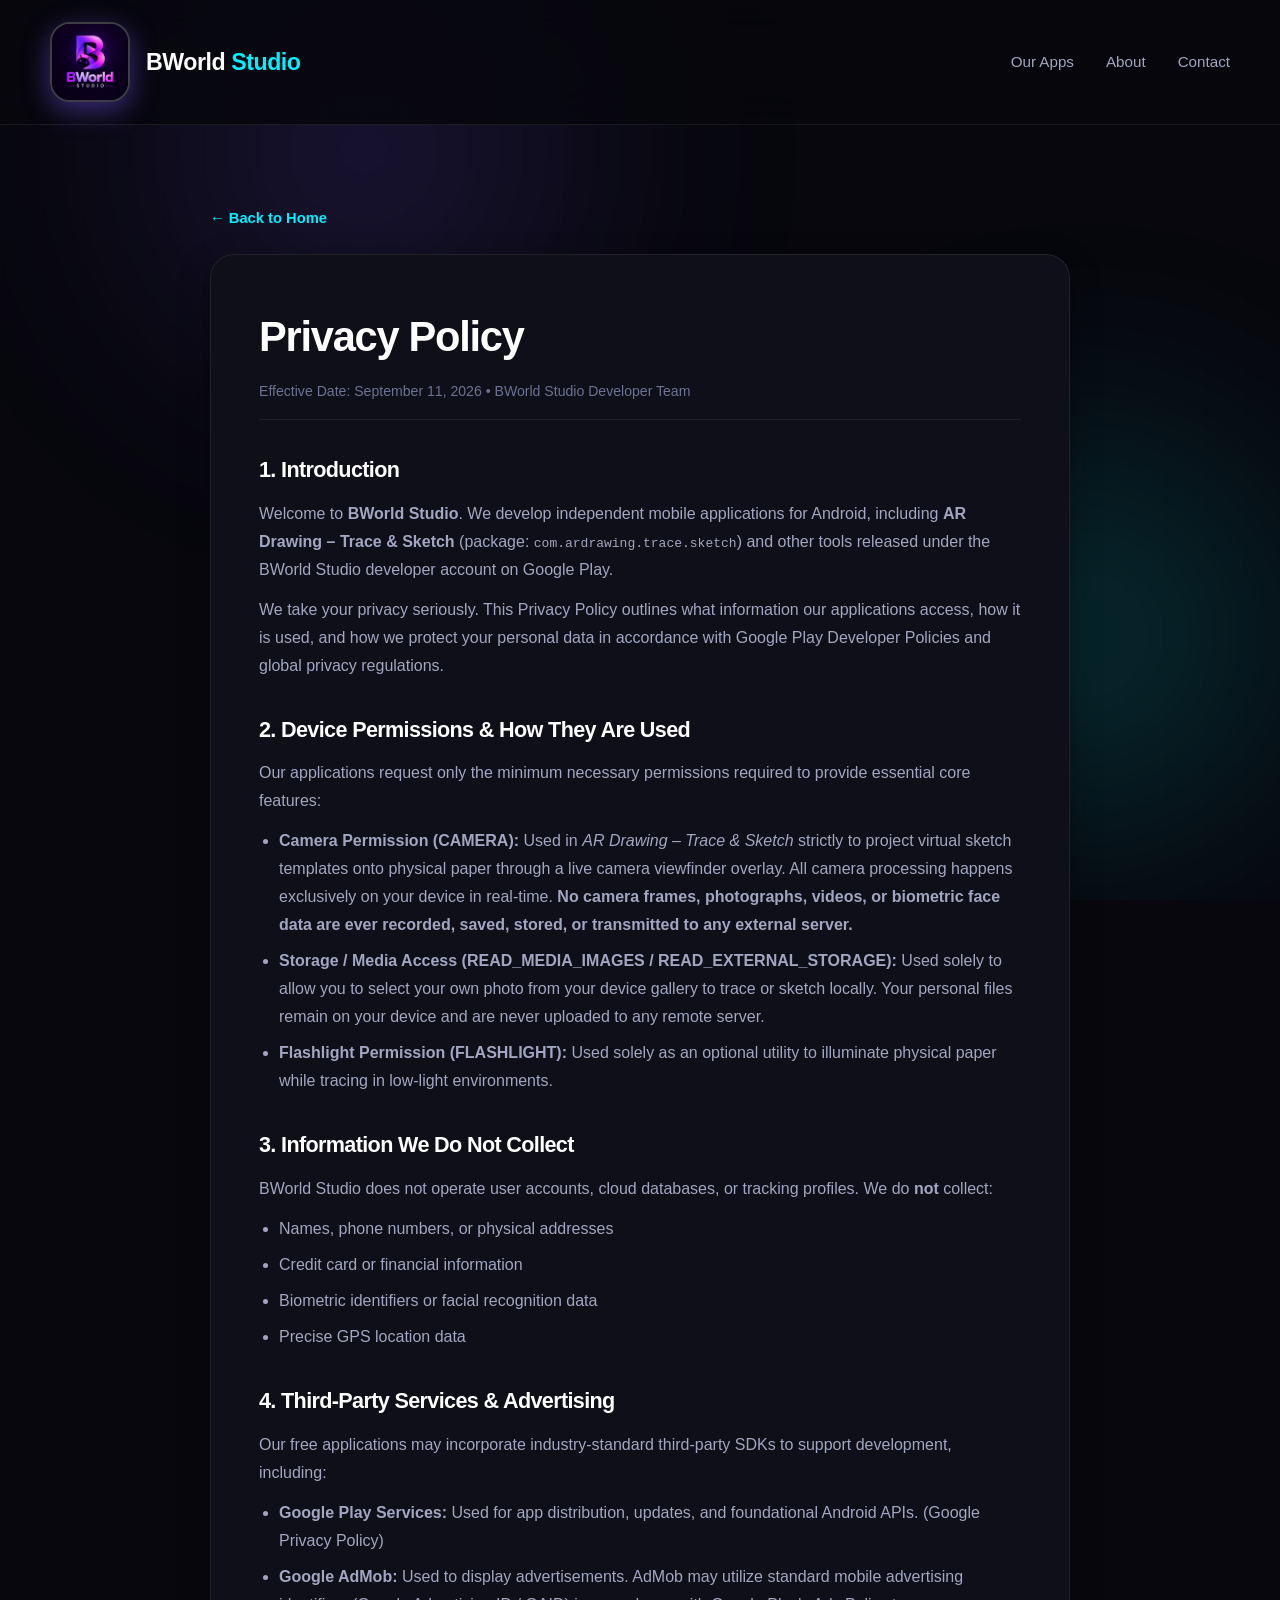
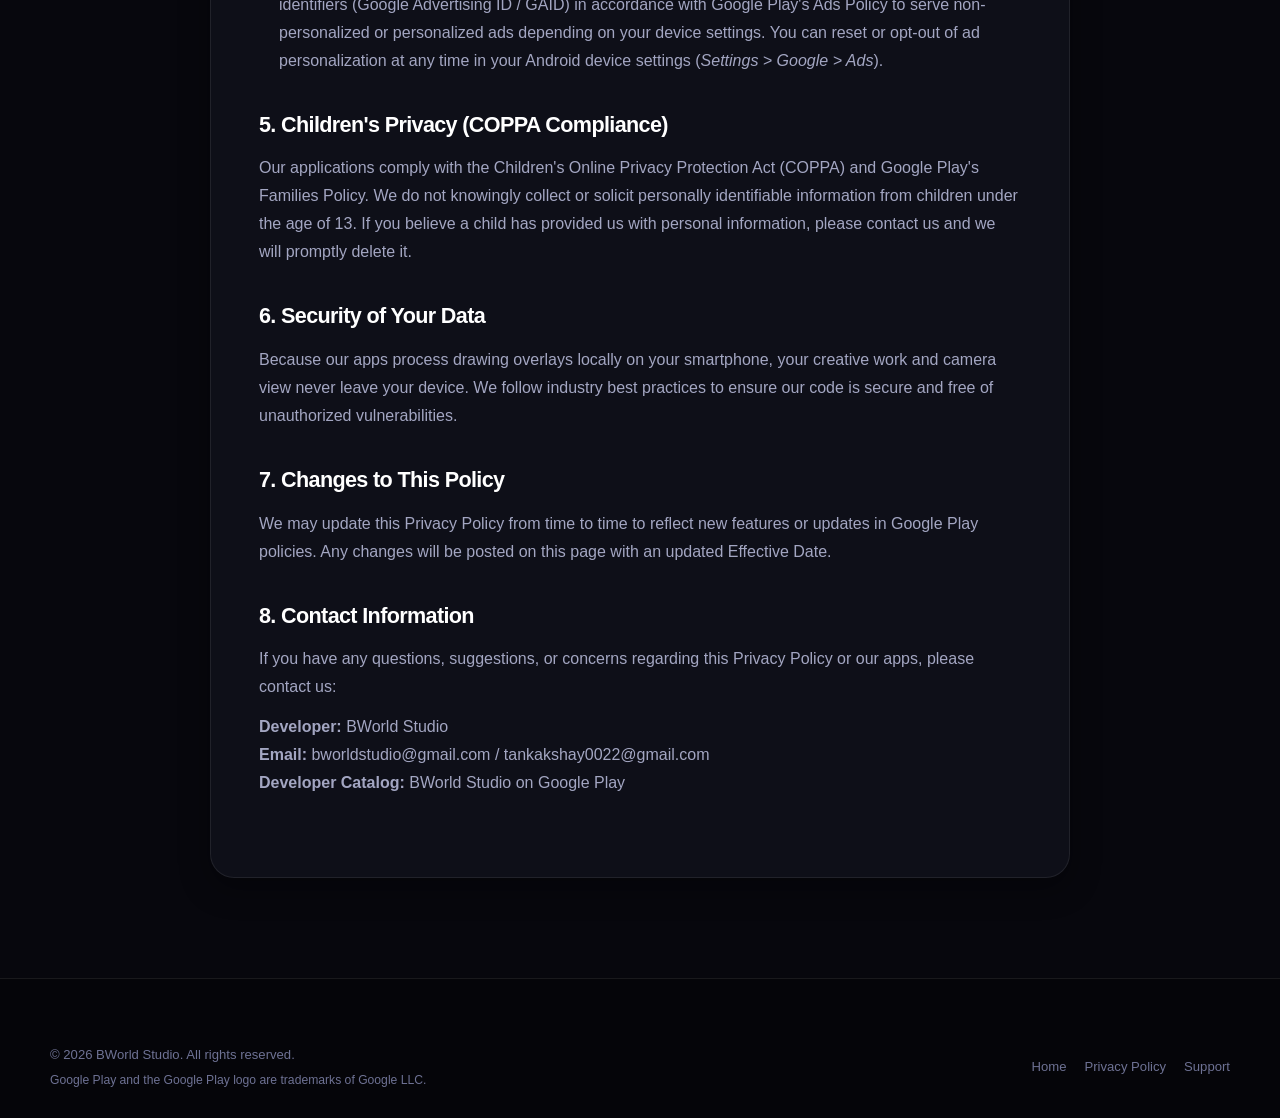
==== privacy.html @ d935c069 "Comply with Google Play brand policy: remove header button, integrate official Google Play badge, ad" ====
<!DOCTYPE html>
<html lang="en">
<head>
  <meta charset="UTF-8">
  <meta name="viewport" content="width=device-width, initial-scale=1.0, maximum-scale=5.0">
  <meta name="description" content="Official Privacy Policy for BWorld Studio Android applications, including AR Drawing – Trace &amp; Sketch.">
  <meta name="theme-color" content="#07070d">
  <title>Privacy Policy — BWorld Studio</title>
  <link rel="icon" type="image/png" href="assets/images/logo.png">
  <link rel="apple-touch-icon" href="assets/images/logo.png">

  <!-- Security & Privacy Policies -->
  <meta name="referrer" content="strict-origin-when-cross-origin">
  <meta http-equiv="X-Content-Type-Options" content="nosniff">
  <meta http-equiv="Content-Security-Policy" content="default-src 'self'; script-src 'self'; style-src 'self' 'unsafe-inline' https://fonts.googleapis.com; font-src 'self' https://fonts.gstatic.com; img-src 'self' data: https://play-lh.googleusercontent.com https://play.google.com; connect-src 'self'; object-src 'none'; base-uri 'self';">

  <link rel="stylesheet" href="assets/css/style.css">
  <style>
    .policy-content {
      padding-top: clamp(40px, 8vw, 80px);
      padding-bottom: clamp(50px, 10vw, 100px);
      max-width: 860px;
    }
    .policy-card {
      background: var(--bg-elevated);
      border: 1px solid var(--border-subtle);
      border-radius: var(--radius-lg);
      padding: clamp(24px, 5vw, 48px);
      box-shadow: var(--shadow-subtle);
      backdrop-filter: blur(16px);
    }
    .policy-card h1 {
      font-size: clamp(1.8rem, 4vw, 2.6rem);
      margin-bottom: 8px;
    }
    .policy-meta {
      font-size: 0.88rem;
      color: var(--text-muted);
      margin-bottom: 32px;
      padding-bottom: 16px;
      border-bottom: 1px solid rgba(255,255,255,0.08);
    }
    .policy-section {
      margin-bottom: 32px;
    }
    .policy-section h2 {
      font-size: 1.35rem;
      color: var(--text-primary);
      margin-bottom: 12px;
    }
    .policy-section p {
      color: var(--text-secondary);
      line-height: 1.75;
      margin-bottom: 12px;
    }
    .policy-section ul {
      margin-left: 20px;
      margin-bottom: 16px;
      color: var(--text-secondary);
      line-height: 1.75;
    }
    .policy-section li {
      margin-bottom: 8px;
    }
    .back-btn {
      display: inline-flex;
      align-items: center;
      gap: 8px;
      margin-bottom: 24px;
      color: var(--accent-secondary);
      font-weight: 600;
      font-size: 0.92rem;
    }
    .back-btn:hover {
      text-decoration: underline;
    }
  </style>
</head>
<body>
  <!-- Ambient Background -->
  <div class="ambient-bg" aria-hidden="true">
    <div class="ambient-orb orb-1"></div>
    <div class="ambient-orb orb-2"></div>
  </div>

  <!-- Header -->
  <header class="site-header">
    <nav class="navbar" aria-label="Main Navigation">
      <div class="nav-container">
        <a href="index.html" class="brand" aria-label="BWorld Studio Home">
          <img src="assets/images/logo.png" alt="BWorld Studio Logo" class="brand-logo-img" width="80" height="80">
          <span class="brand-name">BWorld <span>Studio</span></span>
        </a>

        <ul class="nav-links" style="display:flex;">
          <li><a href="index.html#apps" class="nav-link">Our Apps</a></li>
          <li><a href="index.html#about" class="nav-link">About</a></li>
          <li><a href="index.html#support" class="nav-link">Contact</a></li>
        </ul>
      </div>
    </nav>
  </header>

  <main class="container policy-content">
    <a href="index.html" class="back-btn">← Back to Home</a>

    <article class="policy-card">
      <h1>Privacy Policy</h1>
      <div class="policy-meta">
        Effective Date: September 11, 2026 &bull; BWorld Studio Developer Team
      </div>

      <div class="policy-section">
        <h2>1. Introduction</h2>
        <p>
          Welcome to <strong>BWorld Studio</strong>. We develop independent mobile applications for Android, including <strong>AR Drawing – Trace &amp; Sketch</strong> (package: <code>com.ardrawing.trace.sketch</code>) and other tools released under the BWorld Studio developer account on Google Play.
        </p>
        <p>
          We take your privacy seriously. This Privacy Policy outlines what information our applications access, how it is used, and how we protect your personal data in accordance with Google Play Developer Policies and global privacy regulations.
        </p>
      </div>

      <div class="policy-section">
        <h2>2. Device Permissions &amp; How They Are Used</h2>
        <p>
          Our applications request only the minimum necessary permissions required to provide essential core features:
        </p>
        <ul>
          <li><strong>Camera Permission (CAMERA):</strong> Used in <em>AR Drawing – Trace &amp; Sketch</em> strictly to project virtual sketch templates onto physical paper through a live camera viewfinder overlay. All camera processing happens exclusively on your device in real-time. <strong>No camera frames, photographs, videos, or biometric face data are ever recorded, saved, stored, or transmitted to any external server.</strong></li>
          <li><strong>Storage / Media Access (READ_MEDIA_IMAGES / READ_EXTERNAL_STORAGE):</strong> Used solely to allow you to select your own photo from your device gallery to trace or sketch locally. Your personal files remain on your device and are never uploaded to any remote server.</li>
          <li><strong>Flashlight Permission (FLASHLIGHT):</strong> Used solely as an optional utility to illuminate physical paper while tracing in low-light environments.</li>
        </ul>
      </div>

      <div class="policy-section">
        <h2>3. Information We Do Not Collect</h2>
        <p>
          BWorld Studio does not operate user accounts, cloud databases, or tracking profiles. We do <strong>not</strong> collect:
        </p>
        <ul>
          <li>Names, phone numbers, or physical addresses</li>
          <li>Credit card or financial information</li>
          <li>Biometric identifiers or facial recognition data</li>
          <li>Precise GPS location data</li>
        </ul>
      </div>

      <div class="policy-section">
        <h2>4. Third-Party Services &amp; Advertising</h2>
        <p>
          Our free applications may incorporate industry-standard third-party SDKs to support development, including:
        </p>
        <ul>
          <li><strong>Google Play Services:</strong> Used for app distribution, updates, and foundational Android APIs. (<a href="https://policies.google.com/privacy" target="_blank" rel="noopener noreferrer">Google Privacy Policy</a>)</li>
          <li><strong>Google AdMob:</strong> Used to display advertisements. AdMob may utilize standard mobile advertising identifiers (Google Advertising ID / GAID) in accordance with Google Play's Ads Policy to serve non-personalized or personalized ads depending on your device settings. You can reset or opt-out of ad personalization at any time in your Android device settings (<em>Settings &gt; Google &gt; Ads</em>).</li>
        </ul>
      </div>

      <div class="policy-section">
        <h2>5. Children's Privacy (COPPA Compliance)</h2>
        <p>
          Our applications comply with the Children's Online Privacy Protection Act (COPPA) and Google Play's Families Policy. We do not knowingly collect or solicit personally identifiable information from children under the age of 13. If you believe a child has provided us with personal information, please contact us and we will promptly delete it.
        </p>
      </div>

      <div class="policy-section">
        <h2>6. Security of Your Data</h2>
        <p>
          Because our apps process drawing overlays locally on your smartphone, your creative work and camera view never leave your device. We follow industry best practices to ensure our code is secure and free of unauthorized vulnerabilities.
        </p>
      </div>

      <div class="policy-section">
        <h2>7. Changes to This Policy</h2>
        <p>
          We may update this Privacy Policy from time to time to reflect new features or updates in Google Play policies. Any changes will be posted on this page with an updated Effective Date.
        </p>
      </div>

      <div class="policy-section">
        <h2>8. Contact Information</h2>
        <p>
          If you have any questions, suggestions, or concerns regarding this Privacy Policy or our apps, please contact us:
        </p>
        <p>
          <strong>Developer:</strong> BWorld Studio<br>
          <strong>Email:</strong> <a href="mailto:bworldstudio@gmail.com">bworldstudio@gmail.com</a> / <a href="mailto:tankakshay0022@gmail.com">tankakshay0022@gmail.com</a><br>
          <strong>Developer Catalog:</strong> <a href="https://play.google.com/store/apps/developer?id=BWorld+Studio" target="_blank" rel="noopener noreferrer">BWorld Studio on Google Play</a>
        </p>
      </div>
    </article>
  </main>

  <!-- Footer -->
  <footer class="footer">
    <div class="container">
      <div class="footer-bottom" style="border:none; padding-top:0;">
        <div>
          <div>© 2026 BWorld Studio. All rights reserved.</div>
          <div style="font-size:0.76rem; color:var(--text-muted); margin-top:4px;">
            Google Play and the Google Play logo are trademarks of Google LLC.
          </div>
        </div>
        <div class="footer-legal-links">
          <a href="index.html">Home</a>
          <a href="privacy.html">Privacy Policy</a>
          <a href="index.html#support">Support</a>
        </div>
      </div>
    </div>
  </footer>
</body>
</html>
---- assets/css/style.css ----
/* ===================================================================
   BWorld Studio — Modern Fully-Responsive Design System
   =================================================================== */

@import url('https://fonts.googleapis.com/css2?family=Outfit:wght@400;500;600;700;800;900&family=Plus+Jakarta+Sans:wght@400;500;600;700&family=JetBrains+Mono:wght@400;500&display=swap');

:root {
  /* Color Tokens */
  --bg-dark: #07070d;
  --bg-elevated: #0e0f18;
  --bg-glass: rgba(18, 19, 32, 0.7);
  --bg-glass-hover: rgba(28, 30, 50, 0.85);
  
  --border-subtle: rgba(255, 255, 255, 0.08);
  --border-glow: rgba(124, 92, 255, 0.35);

  --accent-primary: #7c5cff;
  --accent-secondary: #00f0ff;
  --accent-emerald: #10b981;

  --grad-brand: linear-gradient(135deg, #7c5cff 0%, #00f0ff 100%);
  --grad-text: linear-gradient(135deg, #ffffff 20%, #c8c9ff 60%, #00f0ff 100%);
  --grad-card: linear-gradient(180deg, rgba(255, 255, 255, 0.06) 0%, rgba(255, 255, 255, 0.015) 100%);

  --text-primary: #ffffff;
  --text-secondary: #a3a6c2;
  --text-muted: #6e7294;

  --font-heading: 'Outfit', -apple-system, BlinkMacSystemFont, sans-serif;
  --font-body: 'Plus Jakarta Sans', -apple-system, BlinkMacSystemFont, sans-serif;
  --font-mono: 'JetBrains Mono', monospace;

  --radius-sm: 10px;
  --radius-md: 16px;
  --radius-lg: 24px;
  --radius-pill: 9999px;

  --shadow-subtle: 0 10px 30px rgba(0, 0, 0, 0.35);
  --shadow-glow: 0 10px 40px rgba(124, 92, 255, 0.25);
  --max-w: 1180px;
}

/* ================= Base & Resets ================= */
*, *::before, *::after {
  box-sizing: border-box;
  margin: 0;
  padding: 0;
}

html {
  scroll-behavior: smooth;
  scroll-padding-top: 120px;
  width: 100%;
  overflow-x: hidden;
}

body {
  font-family: var(--font-body);
  background-color: var(--bg-dark);
  color: var(--text-primary);
  line-height: 1.65;
  width: 100%;
  overflow-x: hidden;
  position: relative;
  -webkit-font-smoothing: antialiased;
  -moz-osx-font-smoothing: grayscale;
}

/* Ambient Background Atmosphere */
.ambient-bg {
  position: fixed;
  inset: 0;
  pointer-events: none;
  z-index: 0;
  overflow: hidden;
}

.ambient-orb {
  position: absolute;
  border-radius: 50%;
  filter: blur(120px);
  opacity: 0.25;
  animation: floatOrb 20s ease-in-out infinite alternate;
}

.ambient-orb.orb-1 {
  width: min(600px, 80vw);
  height: min(600px, 80vw);
  top: -150px;
  left: 5%;
  background: radial-gradient(circle, #7c5cff, transparent 70%);
}

.ambient-orb.orb-2 {
  width: min(550px, 75vw);
  height: min(550px, 75vw);
  top: 40%;
  right: -80px;
  background: radial-gradient(circle, #00f0ff, transparent 70%);
  animation-duration: 25s;
}

.ambient-orb.orb-3 {
  width: min(450px, 70vw);
  height: min(450px, 70vw);
  bottom: 5%;
  left: -80px;
  background: radial-gradient(circle, #ff2a85, transparent 70%);
  animation-duration: 18s;
}

@keyframes floatOrb {
  0% { transform: translate(0, 0) scale(1); }
  50% { transform: translate(30px, 20px) scale(1.08); }
  100% { transform: translate(-20px, 40px) scale(0.95); }
}

.ambient-bg::after {
  content: '';
  position: absolute;
  inset: 0;
  background-image: 
    linear-gradient(rgba(255, 255, 255, 0.02) 1px, transparent 1px),
    linear-gradient(90deg, rgba(255, 255, 255, 0.02) 1px, transparent 1px);
  background-size: 40px 40px;
  opacity: 0.35;
}

/* Cursor Spotlight (Desktop only) */
#cursor-spotlight {
  position: fixed;
  width: 450px;
  height: 450px;
  border-radius: 50%;
  background: radial-gradient(circle, rgba(124, 92, 255, 0.12) 0%, rgba(0, 240, 255, 0.03) 40%, transparent 70%);
  pointer-events: none;
  transform: translate(-50%, -50%);
  z-index: 1;
  transition: opacity 0.3s ease;
  will-change: left, top;
}

/* Responsive Containers */
.container {
  width: min(var(--max-w), calc(100% - 40px));
  margin-inline: auto;
  position: relative;
  z-index: 2;
}

/* Typography */
h1, h2, h3, h4, .brand-text {
  font-family: var(--font-heading);
  font-weight: 800;
  letter-spacing: -0.03em;
  color: var(--text-primary);
  word-break: break-word;
}

.gradient-text {
  background: var(--grad-text);
  -webkit-background-clip: text;
  background-clip: text;
  -webkit-text-fill-color: transparent;
  display: inline-block;
}

p {
  color: var(--text-secondary);
}

a {
  color: inherit;
  text-decoration: none;
  transition: all 0.25s ease;
}

/* ================= Full-Width Site Header & Navigation ================= */
.site-header {
  position: sticky;
  top: 0;
  left: 0;
  right: 0;
  width: 100%;
  z-index: 1000;
  background: rgba(7, 7, 13, 0.82);
  backdrop-filter: blur(20px);
  -webkit-backdrop-filter: blur(20px);
  border-bottom: 1px solid var(--border-subtle);
  transition: background 0.3s ease, border-color 0.3s ease, box-shadow 0.3s ease;
}

.site-header.scrolled {
  background: rgba(7, 7, 13, 0.96);
  border-bottom-color: rgba(124, 92, 255, 0.22);
  box-shadow: 0 10px 30px rgba(0, 0, 0, 0.55);
}

.navbar {
  width: 100%;
}

.nav-container {
  width: min(var(--max-w), calc(100% - 48px));
  margin-inline: auto;
  display: flex;
  align-items: center;
  justify-content: space-between;
  gap: 16px;
  padding: 22px 0;
  min-height: 112px;
}

/* Brand Logo and Title */
.brand {
  display: flex;
  align-items: center;
  gap: 16px;
  text-decoration: none;
  min-width: 0;
  flex-shrink: 0;
}

.brand-logo-img {
  width: 80px;
  height: 80px;
  border-radius: 20px;
  object-fit: cover;
  box-shadow: 0 8px 28px rgba(124, 92, 255, 0.45);
  border: 2px solid rgba(255, 255, 255, 0.22);
  transition: transform 0.3s cubic-bezier(0.34, 1.56, 0.64, 1);
  flex-shrink: 0;
}

.brand:hover .brand-logo-img {
  transform: scale(1.05);
}

.brand-name {
  font-family: var(--font-heading);
  font-size: 1.45rem;
  font-weight: 800;
  letter-spacing: -0.02em;
  color: #fff;
  white-space: nowrap;
}

.brand-name span {
  color: var(--accent-secondary);
}

.nav-links {
  display: flex;
  align-items: center;
  gap: 32px;
  list-style: none;
}

.mobile-nav-item {
  display: none;
}

.nav-link {
  font-size: 0.95rem;
  font-weight: 500;
  color: var(--text-secondary);
  position: relative;
  padding-block: 6px;
}

.nav-link::after {
  content: '';
  position: absolute;
  bottom: 0;
  left: 50%;
  width: 0;
  height: 2px;
  background: var(--grad-brand);
  transition: width 0.3s ease, left 0.3s ease;
  border-radius: 2px;
}

.nav-link:hover {
  color: var(--text-primary);
}

.nav-link:hover::after {
  width: 100%;
  left: 0;
}

.nav-actions {
  display: flex;
  align-items: center;
  gap: 12px;
  flex-shrink: 0;
}

/* Mobile Drawer Toggle */
.mobile-toggle {
  display: none;
  background: none;
  border: none;
  cursor: pointer;
  padding: 8px;
  color: var(--text-primary);
}

.mobile-toggle span {
  display: block;
  width: 22px;
  height: 2px;
  background-color: var(--text-primary);
  margin-block: 5px;
  transition: all 0.3s ease;
}

/* Buttons */
.btn {
  display: inline-flex;
  align-items: center;
  justify-content: center;
  gap: 8px;
  padding: 11px 22px;
  border-radius: var(--radius-pill);
  font-family: var(--font-heading);
  font-weight: 700;
  font-size: 0.9rem;
  cursor: pointer;
  border: 1px solid transparent;
  transition: all 0.3s cubic-bezier(0.16, 1, 0.3, 1);
  text-decoration: none;
  white-space: nowrap;
  min-height: 44px;
}

.btn-primary {
  background: var(--grad-brand);
  color: #ffffff;
  box-shadow: 0 4px 18px rgba(124, 92, 255, 0.35);
}

.btn-primary:hover {
  transform: translateY(-2px);
  box-shadow: 0 8px 25px rgba(124, 92, 255, 0.55);
}

.btn-secondary {
  background: rgba(255, 255, 255, 0.05);
  color: var(--text-primary);
  border: 1px solid var(--border-subtle);
  backdrop-filter: blur(10px);
}

.btn-secondary:hover {
  background: rgba(255, 255, 255, 0.1);
  border-color: rgba(255, 255, 255, 0.25);
  transform: translateY(-2px);
}

.btn-play {
  background: #141522;
  color: #ffffff;
  border: 1px solid rgba(255, 255, 255, 0.16);
  box-shadow: 0 4px 16px rgba(0, 0, 0, 0.3);
}

.btn-play:hover {
  border-color: var(--accent-secondary);
  box-shadow: 0 6px 20px rgba(0, 240, 255, 0.25);
  transform: translateY(-2px);
}

/* Official Google Play Badge Container */
.play-badge-link {
  display: inline-flex;
  align-items: center;
  transition: transform 0.25s ease, filter 0.25s ease, opacity 0.25s ease;
  border-radius: 8px;
  line-height: 0;
  text-decoration: none;
}

.play-badge-link:hover {
  transform: translateY(-2px);
  filter: drop-shadow(0 6px 20px rgba(0, 240, 255, 0.35));
}

.play-badge-link img {
  display: block;
  height: 52px;
  width: auto;
  border-radius: 8px;
}

.btn-sm {
  padding: 8px 18px;
  font-size: 0.85rem;
  min-height: 38px;
}

/* ================= Hero Section ================= */
.hero {
  padding-top: clamp(65px, 12vw, 115px);
  padding-bottom: clamp(55px, 10vw, 95px);
  text-align: center;
  position: relative;
}

.status-pill {
  display: inline-flex;
  align-items: center;
  gap: 10px;
  padding: 6px 16px;
  border-radius: var(--radius-pill);
  background: rgba(124, 92, 255, 0.1);
  border: 1px solid rgba(124, 92, 255, 0.3);
  font-size: 0.82rem;
  font-weight: 600;
  color: #d1c8ff;
  margin-bottom: 20px;
  max-width: 100%;
}

.status-pulse {
  width: 8px;
  height: 8px;
  border-radius: 50%;
  background: var(--accent-emerald);
  box-shadow: 0 0 10px var(--accent-emerald);
  animation: pulseLight 2s infinite;
  flex-shrink: 0;
}

@keyframes pulseLight {
  0%, 100% { opacity: 1; transform: scale(1); }
  50% { opacity: 0.4; transform: scale(0.85); }
}

.hero-title {
  font-size: clamp(2.3rem, 6vw, 4.4rem);
  line-height: 1.1;
  margin-bottom: 20px;
  max-width: 900px;
  margin-inline: auto;
}

.hero-desc {
  font-size: clamp(1rem, 2vw, 1.2rem);
  max-width: 700px;
  margin-inline: auto;
  color: var(--text-secondary);
  margin-bottom: 34px;
  line-height: 1.6;
}

.hero-cta-group {
  display: flex;
  align-items: center;
  justify-content: center;
  gap: 14px;
  flex-wrap: wrap;
}

/* ================= Section Header ================= */
.section-wrapper {
  padding-block: clamp(50px, 8vw, 80px);
  position: relative;
}

.section-head {
  text-align: center;
  max-width: 680px;
  margin-inline: auto;
  margin-bottom: 40px;
}

.section-tag {
  display: inline-block;
  font-family: var(--font-mono);
  font-size: 0.78rem;
  font-weight: 600;
  color: var(--accent-secondary);
  text-transform: uppercase;
  letter-spacing: 0.15em;
  margin-bottom: 10px;
}

.section-title {
  font-size: clamp(1.8rem, 4vw, 2.6rem);
  line-height: 1.18;
  margin-bottom: 12px;
}

.section-subtitle {
  font-size: clamp(0.92rem, 1.8vw, 1.05rem);
  color: var(--text-secondary);
}

/* ================= Apps Showcase & Dynamic Rendering ================= */
.apps-grid {
  display: flex;
  flex-direction: column;
  gap: 24px;
}

.app-card {
  background: var(--grad-card);
  border: 1px solid var(--border-subtle);
  border-radius: var(--radius-lg);
  padding: clamp(24px, 4vw, 36px);
  box-shadow: var(--shadow-subtle);
  backdrop-filter: blur(16px);
  position: relative;
  transition: transform 0.3s cubic-bezier(0.16, 1, 0.3, 1), border-color 0.3s ease, box-shadow 0.3s ease;
  overflow: hidden;
}

.app-card:hover {
  transform: translateY(-3px);
  border-color: var(--border-glow);
  box-shadow: 0 16px 45px rgba(0, 0, 0, 0.5), 0 0 25px rgba(124, 92, 255, 0.12);
}

.app-card.flagship {
  display: grid;
  grid-template-columns: auto 1fr;
  gap: clamp(20px, 3.5vw, 36px);
  align-items: start;
  background: linear-gradient(135deg, rgba(124, 92, 255, 0.08) 0%, rgba(0, 240, 255, 0.03) 60%, rgba(14, 15, 24, 0.6) 100%);
  border-color: rgba(124, 92, 255, 0.25);
}

.app-card-media {
  display: flex;
  justify-content: center;
  align-items: flex-start;
}

.app-real-icon {
  width: clamp(84px, 12vw, 130px);
  height: clamp(84px, 12vw, 130px);
  border-radius: clamp(18px, 3vw, 28px);
  object-fit: cover;
  box-shadow: 0 10px 30px rgba(0, 0, 0, 0.5), 0 0 25px rgba(124, 92, 255, 0.25);
  border: 1.5px solid rgba(255, 255, 255, 0.16);
  flex-shrink: 0;
  transition: transform 0.3s ease;
}

.app-card:hover .app-real-icon {
  transform: scale(1.04);
}

.app-card-content {
  display: flex;
  flex-direction: column;
  flex: 1;
}

.card-top {
  margin-bottom: 12px;
}

.card-badges {
  display: flex;
  gap: 8px;
  flex-wrap: wrap;
}

.badge-pill {
  font-size: 0.72rem;
  font-weight: 700;
  padding: 4px 12px;
  border-radius: var(--radius-pill);
  text-transform: uppercase;
  letter-spacing: 0.05em;
}

.badge-live {
  background: rgba(16, 185, 129, 0.15);
  color: #34d399;
  border: 1px solid rgba(16, 185, 129, 0.3);
}

.badge-upcoming {
  background: rgba(0, 240, 255, 0.15);
  color: #38bdf8;
  border: 1px solid rgba(0, 240, 255, 0.3);
}

.card-title {
  font-size: clamp(1.4rem, 3vw, 1.85rem);
  line-height: 1.2;
  margin-bottom: 8px;
}

.card-tagline {
  font-size: clamp(0.9rem, 1.8vw, 0.98rem);
  color: var(--text-secondary);
  margin-bottom: 18px;
  line-height: 1.6;
}

.card-features {
  list-style: none;
  display: flex;
  flex-direction: column;
  gap: 10px;
  margin-bottom: 22px;
}

.card-features li {
  font-size: 0.88rem;
  color: var(--text-secondary);
  display: flex;
  align-items: center;
  gap: 10px;
}

.feature-check {
  width: 18px;
  height: 18px;
  border-radius: 50%;
  background: rgba(124, 92, 255, 0.2);
  color: var(--accent-secondary);
  display: grid;
  place-items: center;
  font-size: 0.7rem;
  flex-shrink: 0;
}

.card-footer {
  margin-top: auto;
  display: flex;
  align-items: center;
  gap: 14px;
  padding-top: 14px;
  border-top: 1px solid var(--border-subtle);
  flex-wrap: wrap;
}

/* Developer Catalog Banner */
.developer-catalog-card {
  background: var(--bg-glass);
  border: 1px solid var(--border-subtle);
  border-radius: var(--radius-lg);
  padding: clamp(24px, 4vw, 36px);
  display: flex;
  align-items: center;
  justify-content: space-between;
  gap: 24px;
  flex-wrap: wrap;
  margin-top: 12px;
}

/* ================= Studio Philosophy ================= */
.studio-grid {
  display: grid;
  grid-template-columns: 1fr 1fr;
  gap: 24px;
}

.philosophy-box {
  background: var(--bg-glass);
  border: 1px solid var(--border-subtle);
  border-radius: var(--radius-lg);
  padding: clamp(28px, 4vw, 40px);
  box-shadow: var(--shadow-subtle);
  display: flex;
  flex-direction: column;
  justify-content: center;
}

.philosophy-box h3 {
  font-size: clamp(1.4rem, 2.5vw, 1.8rem);
  margin-bottom: 14px;
}

.philosophy-box p {
  margin-bottom: 14px;
  font-size: 0.95rem;
}

.values-grid {
  display: grid;
  grid-template-columns: repeat(2, 1fr);
  gap: 16px;
}

.value-card {
  background: rgba(255, 255, 255, 0.03);
  border: 1px solid var(--border-subtle);
  border-radius: var(--radius-md);
  padding: clamp(18px, 3vw, 24px);
  transition: transform 0.25s ease, border-color 0.25s ease;
}

.value-card:hover {
  transform: translateY(-3px);
  border-color: rgba(255, 255, 255, 0.2);
}

.value-icon {
  font-size: 1.5rem;
  margin-bottom: 10px;
  display: inline-block;
}

.value-card h4 {
  font-size: 1.05rem;
  margin-bottom: 6px;
}

.value-card p {
  font-size: 0.85rem;
  color: var(--text-muted);
}

/* ================= Support & Contact Section ================= */
.support-card {
  background: linear-gradient(135deg, rgba(124, 92, 255, 0.1) 0%, rgba(0, 240, 255, 0.05) 100%);
  border: 1px solid rgba(124, 92, 255, 0.22);
  border-radius: var(--radius-lg);
  padding: clamp(24px, 5vw, 44px);
  box-shadow: var(--shadow-subtle);
  display: grid;
  grid-template-columns: 1fr 1fr;
  gap: clamp(24px, 4vw, 40px);
  align-items: center;
}

.support-info h3 {
  font-size: clamp(1.6rem, 3.5vw, 2.1rem);
  margin-bottom: 12px;
}

.support-info p {
  font-size: clamp(0.92rem, 1.8vw, 1.02rem);
  margin-bottom: 20px;
}

.email-copy-box {
  display: flex;
  align-items: center;
  gap: 10px;
  background: rgba(14, 15, 24, 0.85);
  border: 1px solid var(--border-subtle);
  border-radius: var(--radius-md);
  padding: 10px 14px;
  max-width: 420px;
  margin-bottom: 18px;
  flex-wrap: wrap;
}

.email-text {
  font-family: var(--font-mono);
  font-size: clamp(0.85rem, 2vw, 0.95rem);
  color: #fff;
  flex: 1;
  word-break: break-all;
}

.copy-btn {
  background: rgba(124, 92, 255, 0.15);
  border: 1px solid rgba(124, 92, 255, 0.3);
  color: #c8c4ff;
  border-radius: var(--radius-sm);
  padding: 6px 12px;
  font-size: 0.8rem;
  font-weight: 600;
  cursor: pointer;
  transition: all 0.2s ease;
  min-height: 36px;
}

.copy-btn:hover {
  background: var(--accent-primary);
  color: #fff;
}

/* Contact Form */
.support-form {
  background: var(--bg-glass);
  backdrop-filter: blur(14px);
  border: 1px solid var(--border-subtle);
  border-radius: var(--radius-md);
  padding: clamp(20px, 3.5vw, 28px);
  display: flex;
  flex-direction: column;
  gap: 14px;
}

.form-group {
  display: flex;
  flex-direction: column;
  gap: 6px;
}

.form-group label {
  font-size: 0.8rem;
  font-weight: 600;
  color: var(--text-muted);
  text-transform: uppercase;
  letter-spacing: 0.05em;
}

.form-input, .form-textarea {
  background: rgba(255, 255, 255, 0.05);
  border: 1px solid var(--border-subtle);
  border-radius: var(--radius-sm);
  padding: 11px 14px;
  color: #fff;
  font-family: var(--font-body);
  font-size: 16px;
  outline: none;
  transition: border-color 0.2s ease, box-shadow 0.2s ease;
  width: 100%;
}

.form-input:focus, .form-textarea:focus {
  border-color: var(--accent-secondary);
  box-shadow: 0 0 15px rgba(0, 240, 255, 0.2);
}

.form-textarea {
  resize: vertical;
  min-height: 90px;
}

/* ================= Footer ================= */
.footer {
  border-top: 1px solid var(--border-subtle);
  background: #050509;
  padding-top: clamp(45px, 7vw, 65px);
  padding-bottom: 28px;
  position: relative;
  z-index: 2;
}

.footer-top {
  display: grid;
  grid-template-columns: 2fr 1fr 1fr;
  gap: 36px;
  margin-bottom: 40px;
}

.footer-brand p {
  font-size: 0.9rem;
  max-width: 320px;
  margin-top: 12px;
  color: var(--text-muted);
}

.footer-col h5 {
  font-family: var(--font-heading);
  font-size: 0.92rem;
  font-weight: 700;
  text-transform: uppercase;
  letter-spacing: 0.05em;
  color: #fff;
  margin-bottom: 16px;
}

.footer-links {
  list-style: none;
  display: flex;
  flex-direction: column;
  gap: 10px;
}

.footer-links a {
  font-size: 0.88rem;
  color: var(--text-muted);
}

.footer-links a:hover {
  color: var(--accent-secondary);
  padding-left: 3px;
}

.footer-bottom {
  border-top: 1px solid rgba(255, 255, 255, 0.05);
  padding-top: 22px;
  display: flex;
  align-items: center;
  justify-content: space-between;
  gap: 18px;
  flex-wrap: wrap;
  font-size: 0.82rem;
  color: var(--text-muted);
}

.footer-legal-links {
  display: flex;
  gap: 18px;
}

.footer-legal-links a:hover {
  color: #fff;
}

/* Toast Notification */
.toast-msg {
  position: fixed;
  bottom: 20px;
  right: 20px;
  background: rgba(14, 15, 24, 0.95);
  backdrop-filter: blur(16px);
  border: 1px solid var(--accent-emerald);
  color: #fff;
  padding: 10px 20px;
  border-radius: var(--radius-pill);
  font-size: 0.86rem;
  font-weight: 600;
  box-shadow: 0 10px 30px rgba(0, 0, 0, 0.5);
  display: flex;
  align-items: center;
  gap: 8px;
  z-index: 1000;
  transform: translateY(100px);
  opacity: 0;
  transition: all 0.3s cubic-bezier(0.16, 1, 0.3, 1);
  pointer-events: none;
  max-width: calc(100vw - 40px);
}

.toast-msg.show {
  transform: translateY(0);
  opacity: 1;
}

/* ================= Media Queries for Complete Responsiveness ================= */

/* Tablets & Small Laptops (max-width: 1024px) */
@media (max-width: 1024px) {
  .support-card {
    grid-template-columns: 1fr;
  }
  .footer-top {
    grid-template-columns: 1fr 1fr;
  }
}

/* Tablets (max-width: 860px) */
@media (max-width: 860px) {
  .nav-links {
    gap: 20px;
  }
  .studio-grid {
    grid-template-columns: 1fr;
  }
}

/* Mobile Devices & Tablets (max-width: 768px) */
@media (max-width: 768px) {
  .nav-container {
    width: calc(100% - 32px);
    padding: 12px 0;
    min-height: 90px;
    gap: 12px;
  }

  .brand {
    gap: 12px;
  }

  .brand-logo-img {
    width: 62px;
    height: 62px;
    border-radius: 16px;
  }

  .brand-name {
    font-size: 1.25rem;
  }

  .nav-links {
    position: fixed;
    top: 92px;
    left: 12px;
    right: 12px;
    background: rgba(10, 11, 19, 0.98);
    backdrop-filter: blur(24px);
    -webkit-backdrop-filter: blur(24px);
    border: 1px solid var(--border-subtle);
    border-radius: var(--radius-lg);
    flex-direction: column;
    padding: 22px;
    gap: 18px;
    box-shadow: 0 20px 60px rgba(0, 0, 0, 0.85);
    transform: translateY(-20px);
    opacity: 0;
    pointer-events: none;
    transition: all 0.3s cubic-bezier(0.16, 1, 0.3, 1);
  }
  
  .nav-links.active {
    transform: translateY(0);
    opacity: 1;
    pointer-events: all;
  }

  .mobile-nav-item {
    display: block;
    margin-top: 8px;
    padding-top: 14px;
    border-top: 1px solid var(--border-subtle);
    width: 100%;
  }

  .mobile-toggle {
    display: block;
  }

  .app-card.flagship {
    grid-template-columns: 1fr;
    gap: 18px;
  }

  .app-card-media {
    justify-content: flex-start;
  }

  .card-footer .btn {
    width: 100%;
  }

  .developer-catalog-card {
    flex-direction: column;
    align-items: flex-start;
  }

  .developer-catalog-card .btn {
    width: 100%;
  }

  .footer-top {
    grid-template-columns: 1fr;
    gap: 30px;
  }
}

/* Mobile Phones (max-width: 580px) */
@media (max-width: 580px) {
  .nav-container {
    width: calc(100% - 24px);
    padding: 10px 0;
    min-height: 80px;
    gap: 8px;
  }

  .brand {
    gap: 10px;
  }

  .brand-logo-img {
    width: 50px;
    height: 50px;
    border-radius: 12px;
  }

  .brand-name {
    font-size: 1.15rem;
  }

  .nav-actions {
    gap: 8px;
  }

  .play-badge-link img {
    height: 46px;
  }

  .nav-links {
    top: 82px;
  }

  .container {
    width: calc(100% - 24px);
  }

  .values-grid {
    grid-template-columns: 1fr;
  }

  .hero-cta-group {
    flex-direction: column;
    width: 100%;
  }

  .hero-cta-group .btn {
    width: 100%;
  }

  .email-copy-box {
    flex-direction: column;
    align-items: stretch;
  }

  .email-copy-box .copy-btn {
    text-align: center;
  }

  .footer-bottom {
    flex-direction: column;
    align-items: flex-start;
  }
}

/* Extra Small Phones (max-width: 360px) */
@media (max-width: 360px) {
  .nav-container {
    width: calc(100% - 16px);
    gap: 6px;
  }

  .brand-logo-img {
    width: 42px;
    height: 42px;
    border-radius: 10px;
  }

  .brand-name {
    font-size: 0.98rem;
  }
}
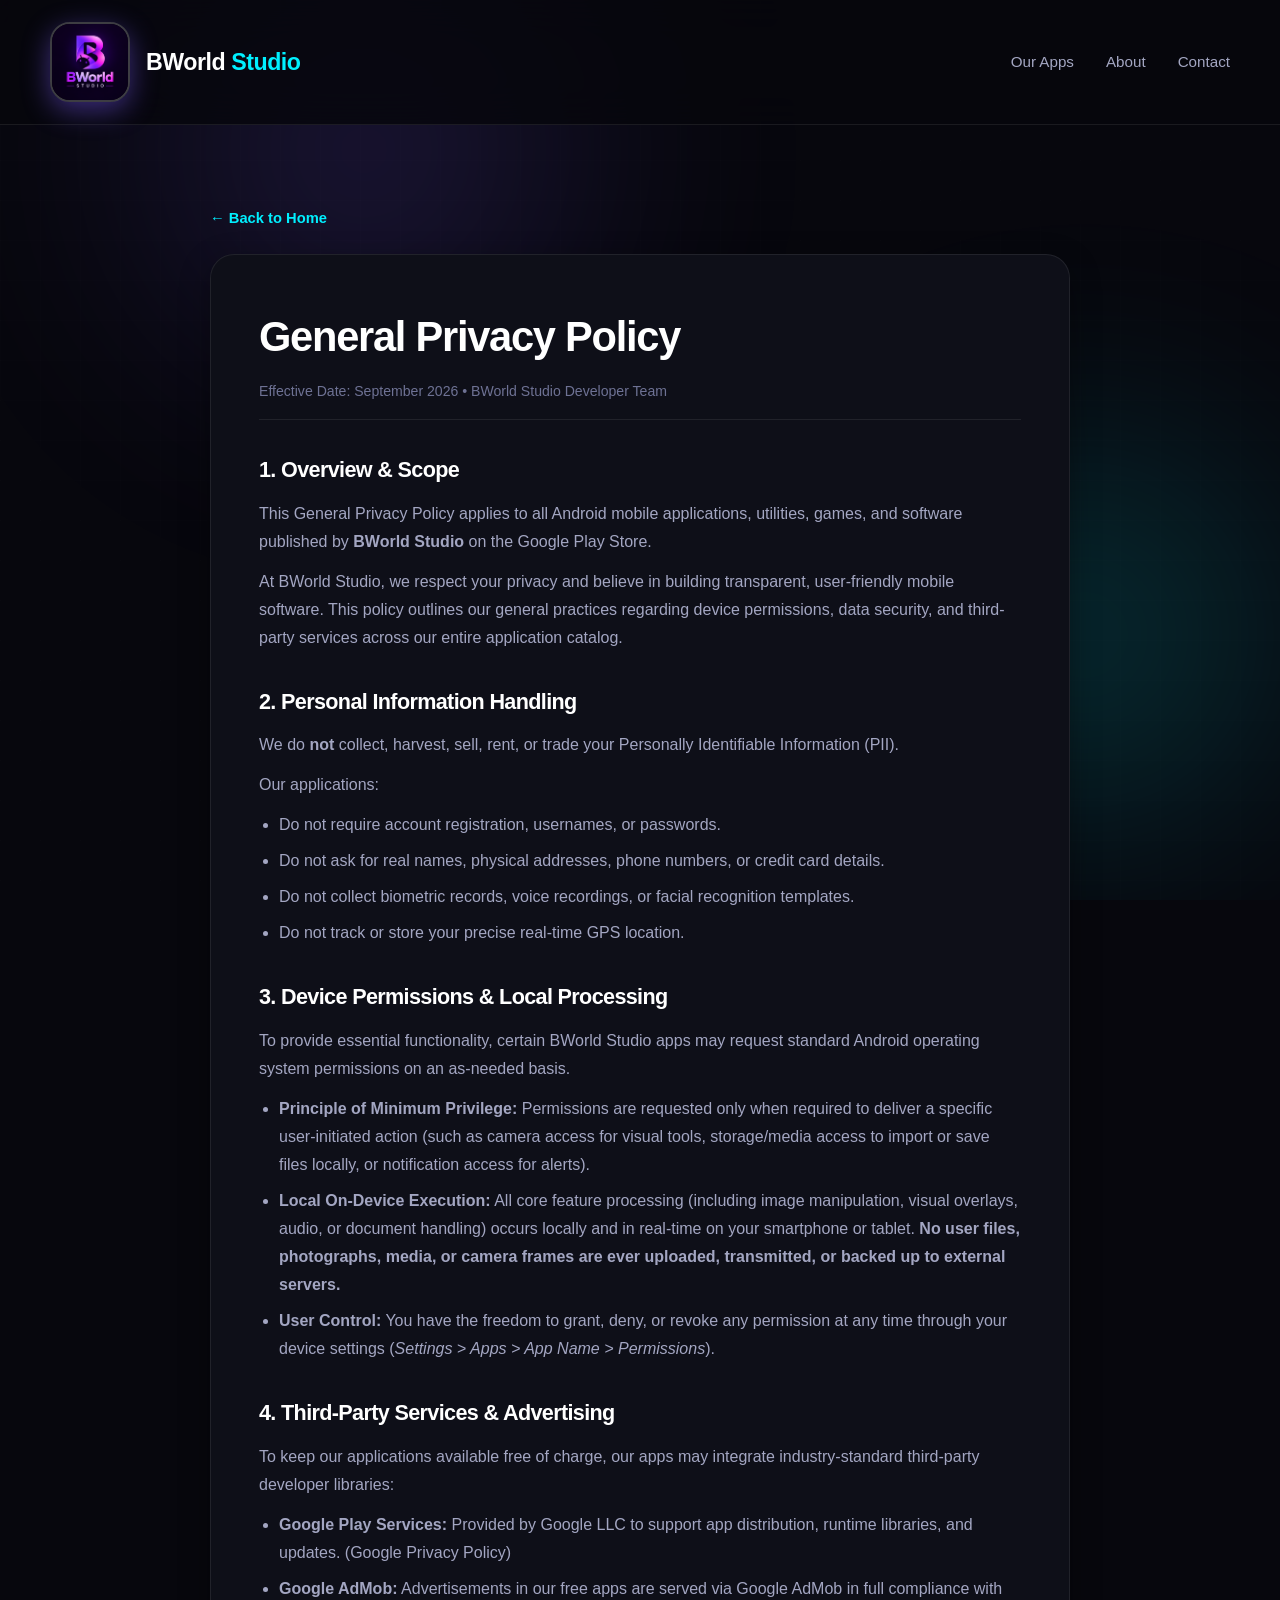
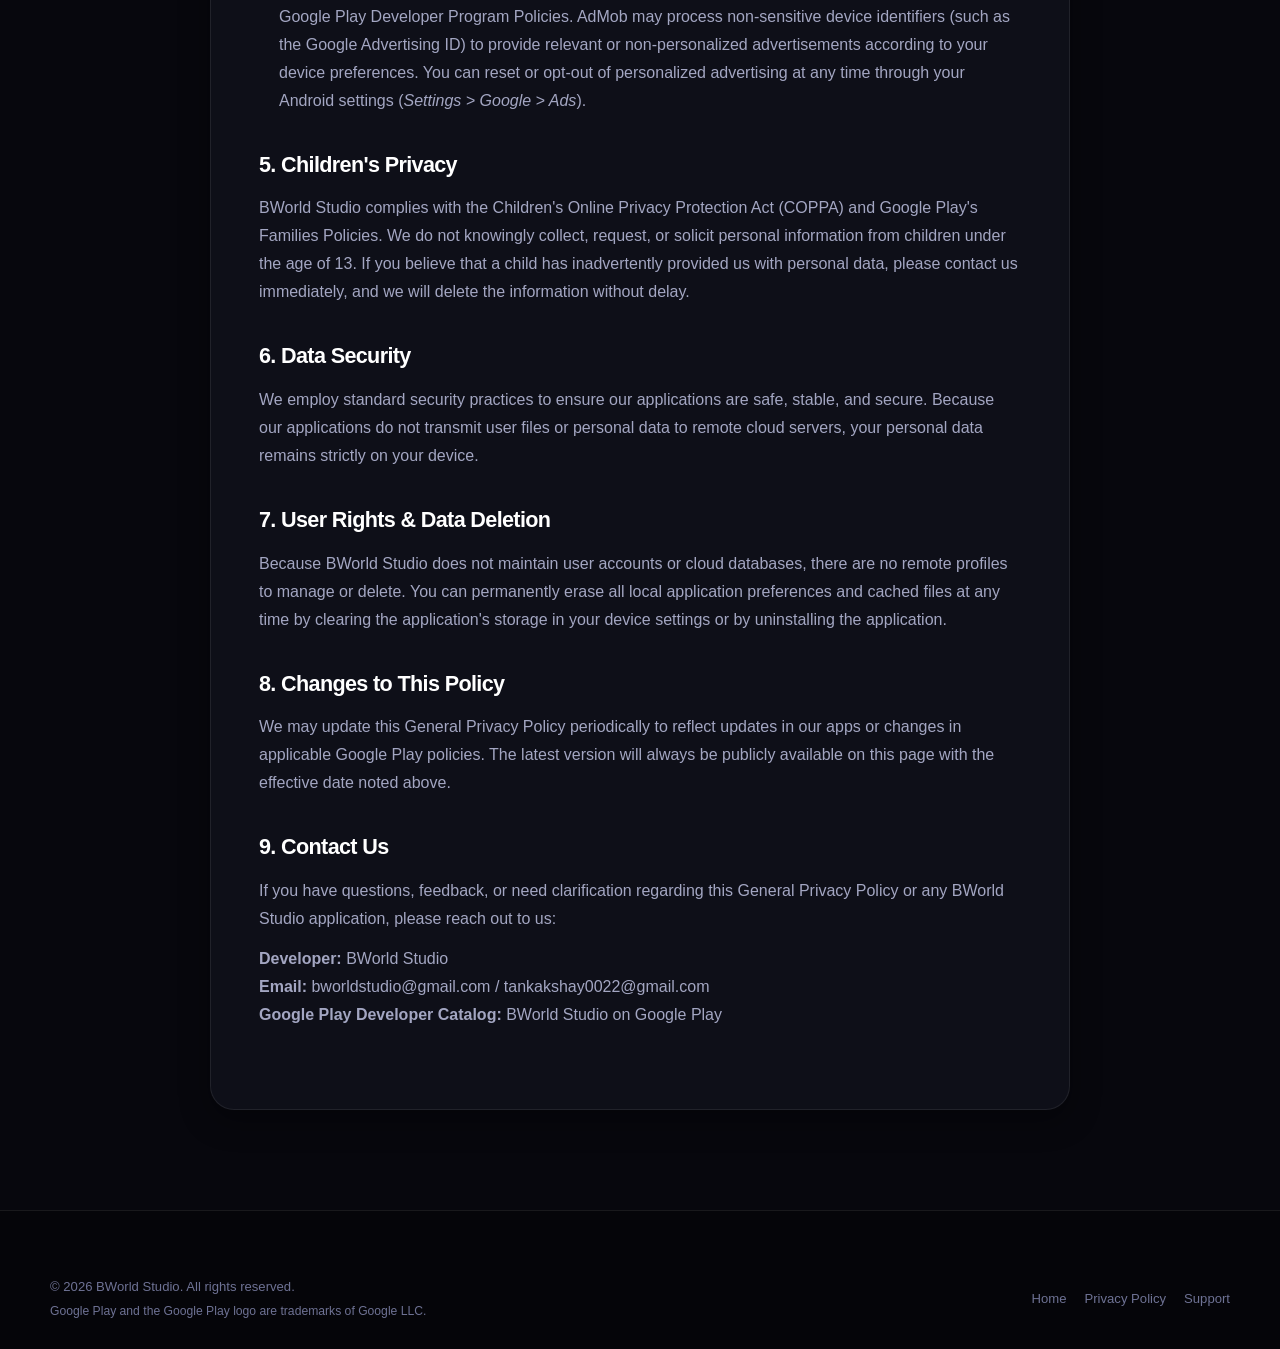
==== commit 04c1e201: "Remove Explore on Google Play hero button and update to General Privacy Policy for all BWorld Studio" ====
--- a/privacy.html
+++ b/privacy.html
@@ -3,7 +3,7 @@
 <head>
   <meta charset="UTF-8">
   <meta name="viewport" content="width=device-width, initial-scale=1.0, maximum-scale=5.0">
-  <meta name="description" content="Official Privacy Policy for BWorld Studio Android applications, including AR Drawing – Trace &amp; Sketch.">
+  <meta name="description" content="General Privacy Policy for all mobile applications and services developed by BWorld Studio on Google Play.">
   <meta name="theme-color" content="#07070d">
   <title>Privacy Policy — BWorld Studio</title>
   <link rel="icon" type="image/png" href="assets/images/logo.png">
@@ -105,87 +105,97 @@
     <a href="index.html" class="back-btn">← Back to Home</a>
 
     <article class="policy-card">
-      <h1>Privacy Policy</h1>
+      <h1>General Privacy Policy</h1>
       <div class="policy-meta">
-        Effective Date: September 11, 2026 &bull; BWorld Studio Developer Team
-      </div>
-
-      <div class="policy-section">
-        <h2>1. Introduction</h2>
-        <p>
-          Welcome to <strong>BWorld Studio</strong>. We develop independent mobile applications for Android, including <strong>AR Drawing – Trace &amp; Sketch</strong> (package: <code>com.ardrawing.trace.sketch</code>) and other tools released under the BWorld Studio developer account on Google Play.
-        </p>
-        <p>
-          We take your privacy seriously. This Privacy Policy outlines what information our applications access, how it is used, and how we protect your personal data in accordance with Google Play Developer Policies and global privacy regulations.
-        </p>
-      </div>
-
-      <div class="policy-section">
-        <h2>2. Device Permissions &amp; How They Are Used</h2>
-        <p>
-          Our applications request only the minimum necessary permissions required to provide essential core features:
+        Effective Date: September 2026 &bull; BWorld Studio Developer Team
+      </div>
+
+      <div class="policy-section">
+        <h2>1. Overview &amp; Scope</h2>
+        <p>
+          This General Privacy Policy applies to all Android mobile applications, utilities, games, and software published by <strong>BWorld Studio</strong> on the Google Play Store.
+        </p>
+        <p>
+          At BWorld Studio, we respect your privacy and believe in building transparent, user-friendly mobile software. This policy outlines our general practices regarding device permissions, data security, and third-party services across our entire application catalog.
+        </p>
+      </div>
+
+      <div class="policy-section">
+        <h2>2. Personal Information Handling</h2>
+        <p>
+          We do <strong>not</strong> collect, harvest, sell, rent, or trade your Personally Identifiable Information (PII).
+        </p>
+        <p>
+          Our applications:
         </p>
         <ul>
-          <li><strong>Camera Permission (CAMERA):</strong> Used in <em>AR Drawing – Trace &amp; Sketch</em> strictly to project virtual sketch templates onto physical paper through a live camera viewfinder overlay. All camera processing happens exclusively on your device in real-time. <strong>No camera frames, photographs, videos, or biometric face data are ever recorded, saved, stored, or transmitted to any external server.</strong></li>
-          <li><strong>Storage / Media Access (READ_MEDIA_IMAGES / READ_EXTERNAL_STORAGE):</strong> Used solely to allow you to select your own photo from your device gallery to trace or sketch locally. Your personal files remain on your device and are never uploaded to any remote server.</li>
-          <li><strong>Flashlight Permission (FLASHLIGHT):</strong> Used solely as an optional utility to illuminate physical paper while tracing in low-light environments.</li>
-        </ul>
-      </div>
-
-      <div class="policy-section">
-        <h2>3. Information We Do Not Collect</h2>
-        <p>
-          BWorld Studio does not operate user accounts, cloud databases, or tracking profiles. We do <strong>not</strong> collect:
+          <li>Do not require account registration, usernames, or passwords.</li>
+          <li>Do not ask for real names, physical addresses, phone numbers, or credit card details.</li>
+          <li>Do not collect biometric records, voice recordings, or facial recognition templates.</li>
+          <li>Do not track or store your precise real-time GPS location.</li>
+        </ul>
+      </div>
+
+      <div class="policy-section">
+        <h2>3. Device Permissions &amp; Local Processing</h2>
+        <p>
+          To provide essential functionality, certain BWorld Studio apps may request standard Android operating system permissions on an as-needed basis.
         </p>
         <ul>
-          <li>Names, phone numbers, or physical addresses</li>
-          <li>Credit card or financial information</li>
-          <li>Biometric identifiers or facial recognition data</li>
-          <li>Precise GPS location data</li>
+          <li><strong>Principle of Minimum Privilege:</strong> Permissions are requested only when required to deliver a specific user-initiated action (such as camera access for visual tools, storage/media access to import or save files locally, or notification access for alerts).</li>
+          <li><strong>Local On-Device Execution:</strong> All core feature processing (including image manipulation, visual overlays, audio, or document handling) occurs locally and in real-time on your smartphone or tablet. <strong>No user files, photographs, media, or camera frames are ever uploaded, transmitted, or backed up to external servers.</strong></li>
+          <li><strong>User Control:</strong> You have the freedom to grant, deny, or revoke any permission at any time through your device settings (<em>Settings &gt; Apps &gt; App Name &gt; Permissions</em>).</li>
         </ul>
       </div>
 
       <div class="policy-section">
         <h2>4. Third-Party Services &amp; Advertising</h2>
         <p>
-          Our free applications may incorporate industry-standard third-party SDKs to support development, including:
+          To keep our applications available free of charge, our apps may integrate industry-standard third-party developer libraries:
         </p>
         <ul>
-          <li><strong>Google Play Services:</strong> Used for app distribution, updates, and foundational Android APIs. (<a href="https://policies.google.com/privacy" target="_blank" rel="noopener noreferrer">Google Privacy Policy</a>)</li>
-          <li><strong>Google AdMob:</strong> Used to display advertisements. AdMob may utilize standard mobile advertising identifiers (Google Advertising ID / GAID) in accordance with Google Play's Ads Policy to serve non-personalized or personalized ads depending on your device settings. You can reset or opt-out of ad personalization at any time in your Android device settings (<em>Settings &gt; Google &gt; Ads</em>).</li>
-        </ul>
-      </div>
-
-      <div class="policy-section">
-        <h2>5. Children's Privacy (COPPA Compliance)</h2>
-        <p>
-          Our applications comply with the Children's Online Privacy Protection Act (COPPA) and Google Play's Families Policy. We do not knowingly collect or solicit personally identifiable information from children under the age of 13. If you believe a child has provided us with personal information, please contact us and we will promptly delete it.
-        </p>
-      </div>
-
-      <div class="policy-section">
-        <h2>6. Security of Your Data</h2>
-        <p>
-          Because our apps process drawing overlays locally on your smartphone, your creative work and camera view never leave your device. We follow industry best practices to ensure our code is secure and free of unauthorized vulnerabilities.
-        </p>
-      </div>
-
-      <div class="policy-section">
-        <h2>7. Changes to This Policy</h2>
-        <p>
-          We may update this Privacy Policy from time to time to reflect new features or updates in Google Play policies. Any changes will be posted on this page with an updated Effective Date.
-        </p>
-      </div>
-
-      <div class="policy-section">
-        <h2>8. Contact Information</h2>
-        <p>
-          If you have any questions, suggestions, or concerns regarding this Privacy Policy or our apps, please contact us:
+          <li><strong>Google Play Services:</strong> Provided by Google LLC to support app distribution, runtime libraries, and updates. (<a href="https://policies.google.com/privacy" target="_blank" rel="noopener noreferrer">Google Privacy Policy</a>)</li>
+          <li><strong>Google AdMob:</strong> Advertisements in our free apps are served via Google AdMob in full compliance with Google Play Developer Program Policies. AdMob may process non-sensitive device identifiers (such as the Google Advertising ID) to provide relevant or non-personalized advertisements according to your device preferences. You can reset or opt-out of personalized advertising at any time through your Android settings (<em>Settings &gt; Google &gt; Ads</em>).</li>
+        </ul>
+      </div>
+
+      <div class="policy-section">
+        <h2>5. Children's Privacy</h2>
+        <p>
+          BWorld Studio complies with the Children's Online Privacy Protection Act (COPPA) and Google Play's Families Policies. We do not knowingly collect, request, or solicit personal information from children under the age of 13. If you believe that a child has inadvertently provided us with personal data, please contact us immediately, and we will delete the information without delay.
+        </p>
+      </div>
+
+      <div class="policy-section">
+        <h2>6. Data Security</h2>
+        <p>
+          We employ standard security practices to ensure our applications are safe, stable, and secure. Because our applications do not transmit user files or personal data to remote cloud servers, your personal data remains strictly on your device.
+        </p>
+      </div>
+
+      <div class="policy-section">
+        <h2>7. User Rights &amp; Data Deletion</h2>
+        <p>
+          Because BWorld Studio does not maintain user accounts or cloud databases, there are no remote profiles to manage or delete. You can permanently erase all local application preferences and cached files at any time by clearing the application's storage in your device settings or by uninstalling the application.
+        </p>
+      </div>
+
+      <div class="policy-section">
+        <h2>8. Changes to This Policy</h2>
+        <p>
+          We may update this General Privacy Policy periodically to reflect updates in our apps or changes in applicable Google Play policies. The latest version will always be publicly available on this page with the effective date noted above.
+        </p>
+      </div>
+
+      <div class="policy-section">
+        <h2>9. Contact Us</h2>
+        <p>
+          If you have questions, feedback, or need clarification regarding this General Privacy Policy or any BWorld Studio application, please reach out to us:
         </p>
         <p>
           <strong>Developer:</strong> BWorld Studio<br>
           <strong>Email:</strong> <a href="mailto:bworldstudio@gmail.com">bworldstudio@gmail.com</a> / <a href="mailto:tankakshay0022@gmail.com">tankakshay0022@gmail.com</a><br>
-          <strong>Developer Catalog:</strong> <a href="https://play.google.com/store/apps/developer?id=BWorld+Studio" target="_blank" rel="noopener noreferrer">BWorld Studio on Google Play</a>
+          <strong>Google Play Developer Catalog:</strong> <a href="https://play.google.com/store/apps/developer?id=BWorld+Studio" target="_blank" rel="noopener noreferrer">BWorld Studio on Google Play</a>
         </p>
       </div>
     </article>
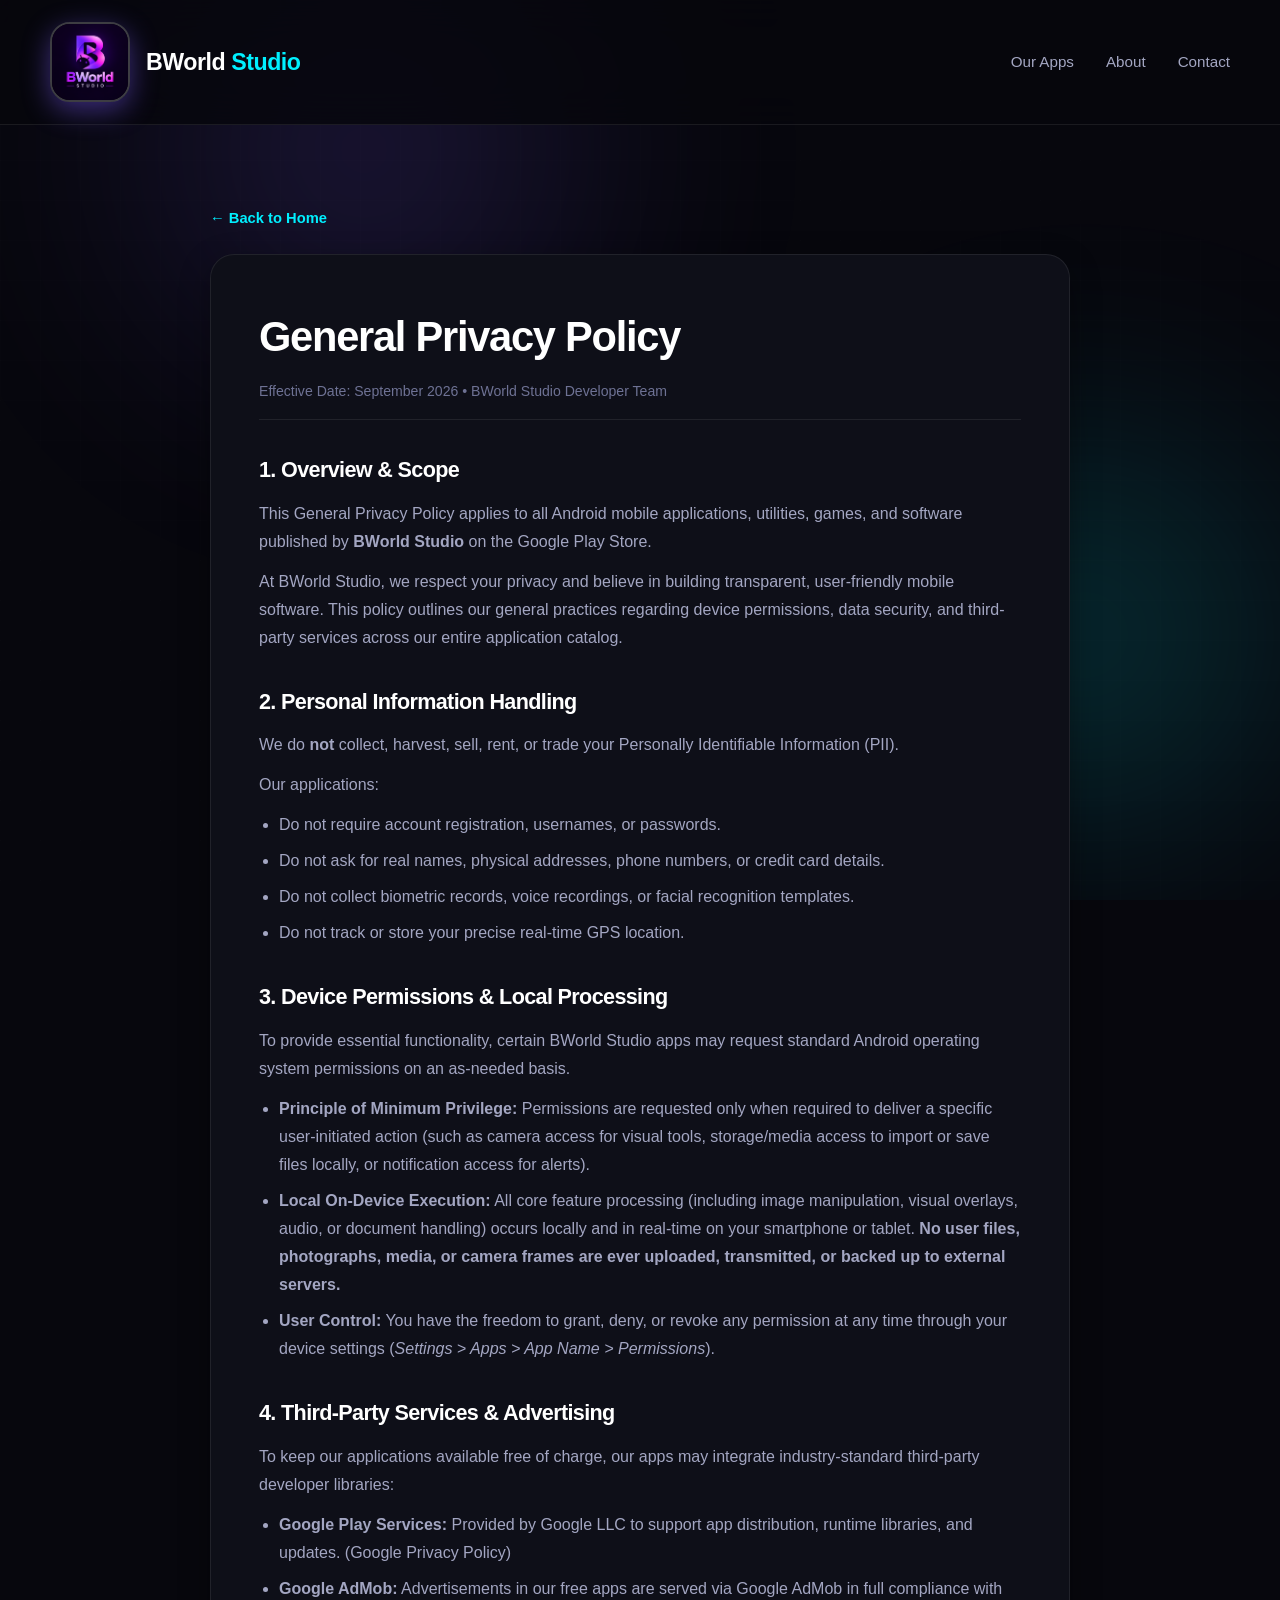
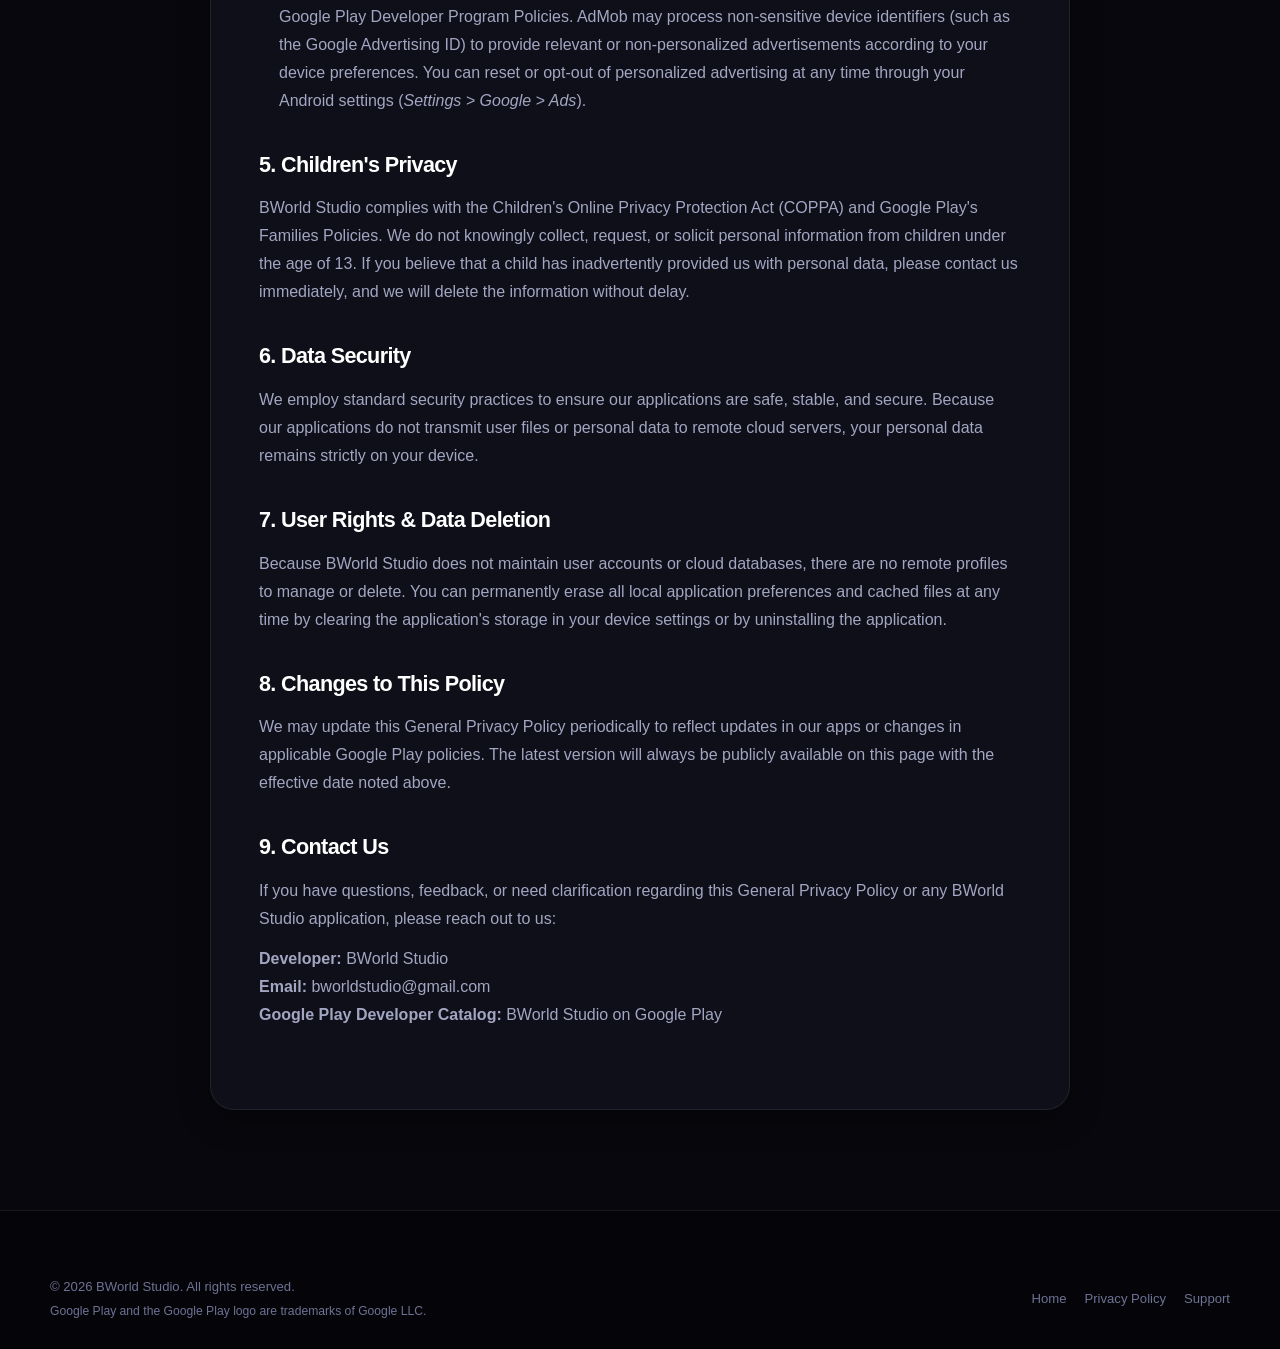
==== commit cd186160: "Remove personal email from privacy policy, keeping official studio contact" ====
--- a/privacy.html
+++ b/privacy.html
@@ -194,7 +194,7 @@
         </p>
         <p>
           <strong>Developer:</strong> BWorld Studio<br>
-          <strong>Email:</strong> <a href="mailto:bworldstudio@gmail.com">bworldstudio@gmail.com</a> / <a href="mailto:tankakshay0022@gmail.com">tankakshay0022@gmail.com</a><br>
+          <strong>Email:</strong> <a href="mailto:bworldstudio@gmail.com">bworldstudio@gmail.com</a><br>
           <strong>Google Play Developer Catalog:</strong> <a href="https://play.google.com/store/apps/developer?id=BWorld+Studio" target="_blank" rel="noopener noreferrer">BWorld Studio on Google Play</a>
         </p>
       </div>
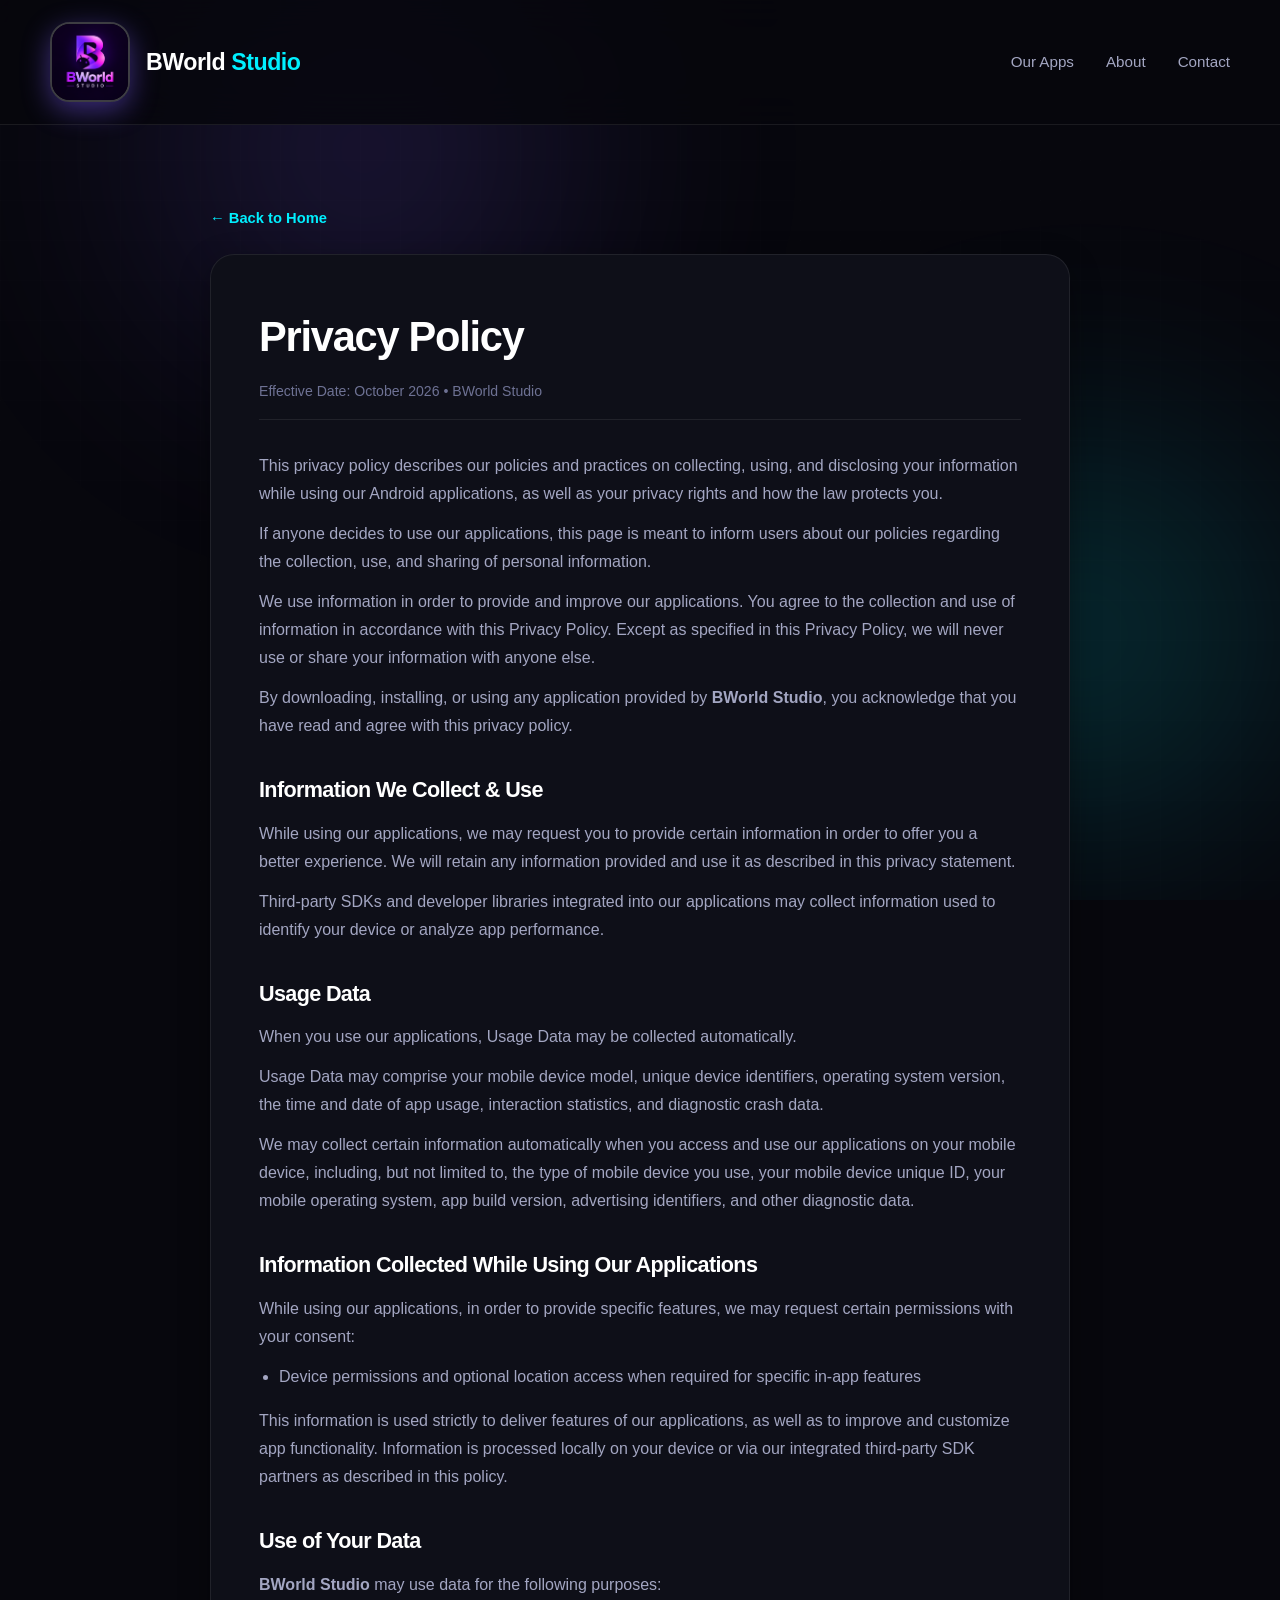
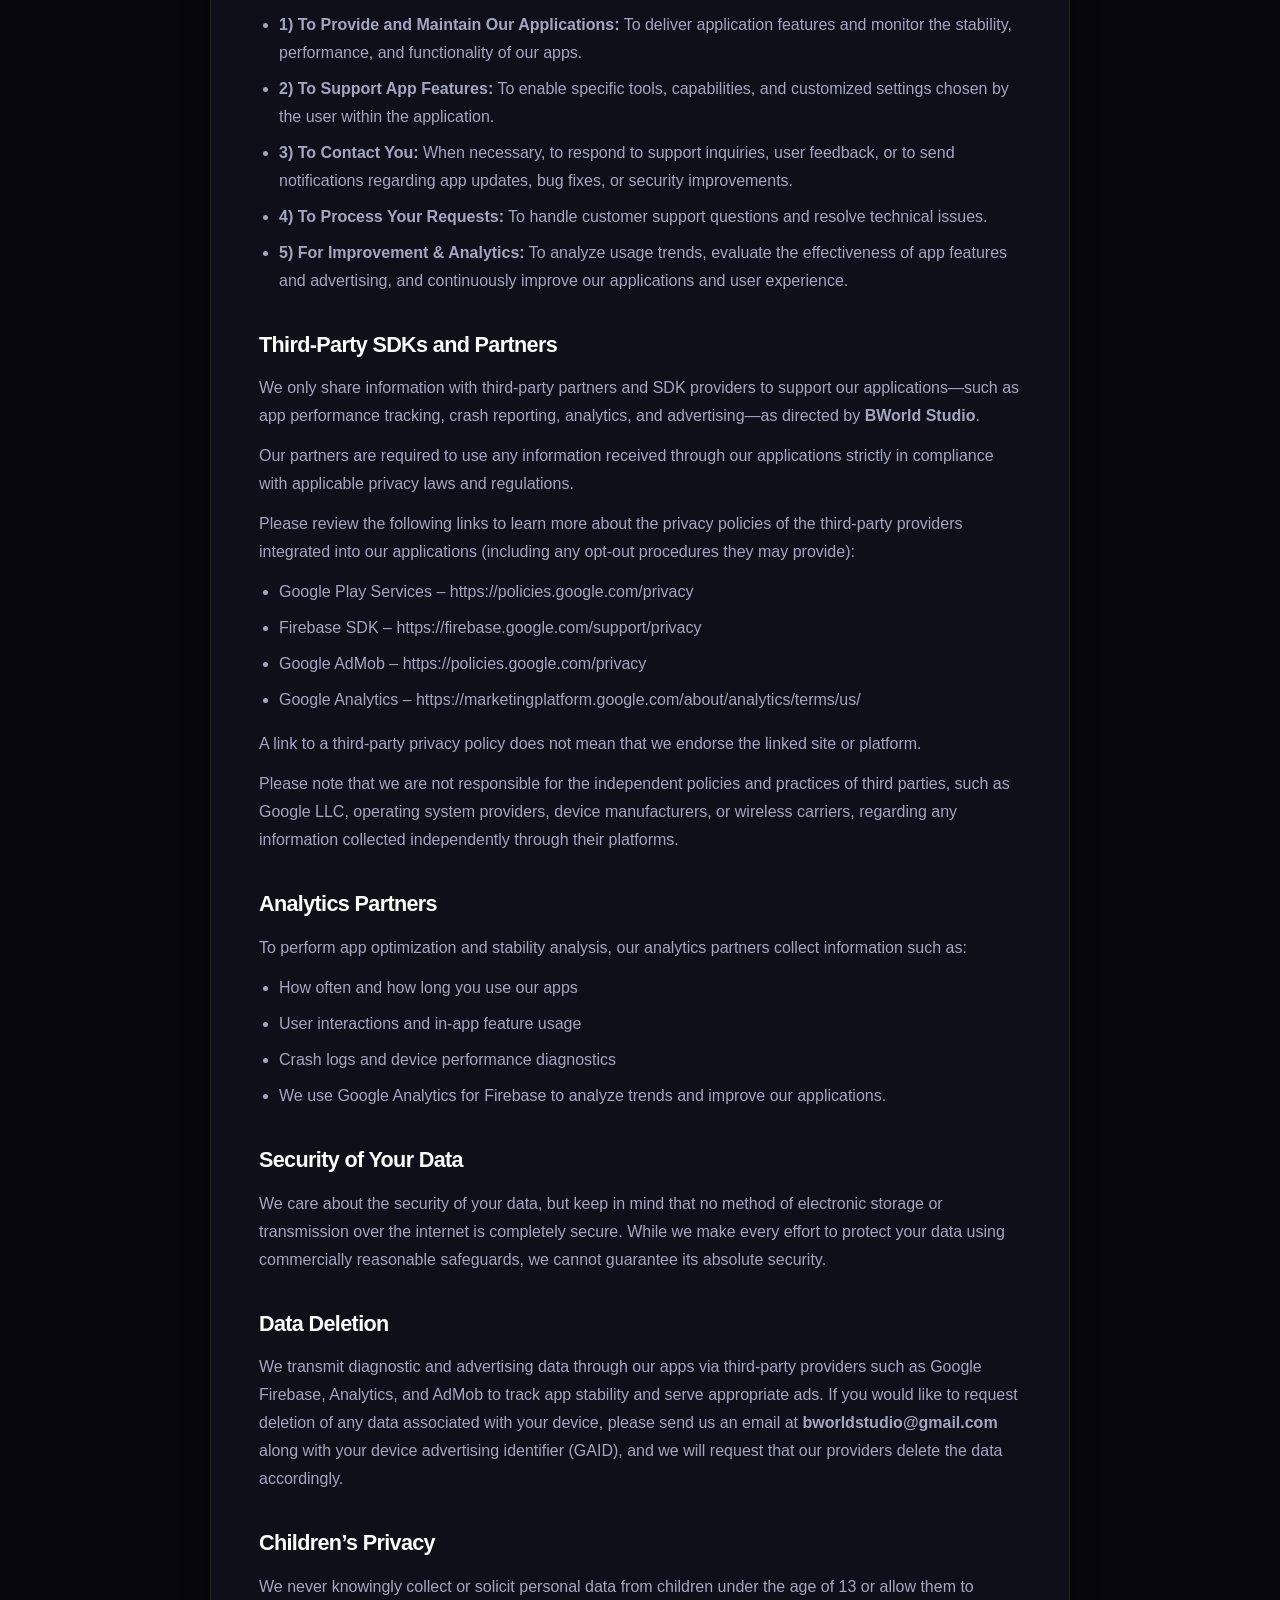
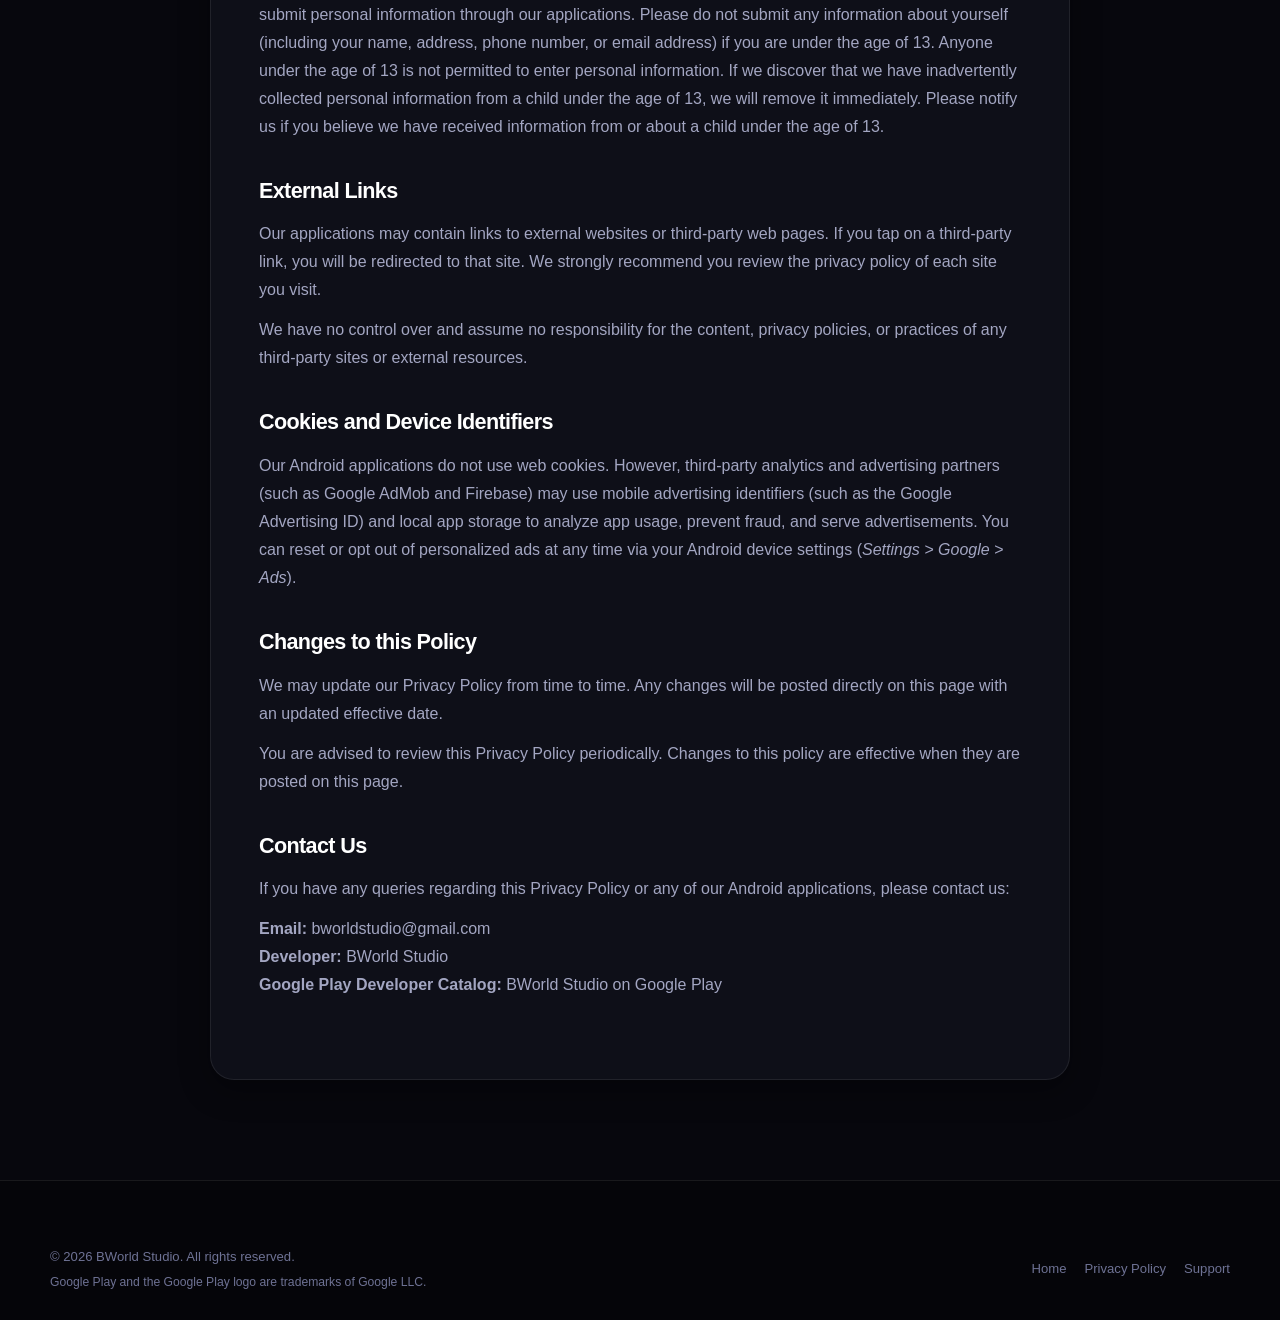
==== commit 1d8b7e4c: "Update privacy policy for Android apps and compliance" ====
--- a/privacy.html
+++ b/privacy.html
@@ -3,7 +3,7 @@
 <head>
   <meta charset="UTF-8">
   <meta name="viewport" content="width=device-width, initial-scale=1.0, maximum-scale=5.0">
-  <meta name="description" content="General Privacy Policy for all mobile applications and services developed by BWorld Studio on Google Play.">
+  <meta name="description" content="Privacy Policy for Android mobile applications developed by BWorld Studio.">
   <meta name="theme-color" content="#07070d">
   <title>Privacy Policy — BWorld Studio</title>
   <link rel="icon" type="image/png" href="assets/images/logo.png">
@@ -105,96 +105,170 @@
     <a href="index.html" class="back-btn">← Back to Home</a>
 
     <article class="policy-card">
-      <h1>General Privacy Policy</h1>
+      <h1>Privacy Policy</h1>
       <div class="policy-meta">
-        Effective Date: September 2026 &bull; BWorld Studio Developer Team
-      </div>
-
-      <div class="policy-section">
-        <h2>1. Overview &amp; Scope</h2>
-        <p>
-          This General Privacy Policy applies to all Android mobile applications, utilities, games, and software published by <strong>BWorld Studio</strong> on the Google Play Store.
-        </p>
-        <p>
-          At BWorld Studio, we respect your privacy and believe in building transparent, user-friendly mobile software. This policy outlines our general practices regarding device permissions, data security, and third-party services across our entire application catalog.
-        </p>
-      </div>
-
-      <div class="policy-section">
-        <h2>2. Personal Information Handling</h2>
-        <p>
-          We do <strong>not</strong> collect, harvest, sell, rent, or trade your Personally Identifiable Information (PII).
-        </p>
-        <p>
-          Our applications:
-        </p>
-        <ul>
-          <li>Do not require account registration, usernames, or passwords.</li>
-          <li>Do not ask for real names, physical addresses, phone numbers, or credit card details.</li>
-          <li>Do not collect biometric records, voice recordings, or facial recognition templates.</li>
-          <li>Do not track or store your precise real-time GPS location.</li>
-        </ul>
-      </div>
-
-      <div class="policy-section">
-        <h2>3. Device Permissions &amp; Local Processing</h2>
-        <p>
-          To provide essential functionality, certain BWorld Studio apps may request standard Android operating system permissions on an as-needed basis.
-        </p>
-        <ul>
-          <li><strong>Principle of Minimum Privilege:</strong> Permissions are requested only when required to deliver a specific user-initiated action (such as camera access for visual tools, storage/media access to import or save files locally, or notification access for alerts).</li>
-          <li><strong>Local On-Device Execution:</strong> All core feature processing (including image manipulation, visual overlays, audio, or document handling) occurs locally and in real-time on your smartphone or tablet. <strong>No user files, photographs, media, or camera frames are ever uploaded, transmitted, or backed up to external servers.</strong></li>
-          <li><strong>User Control:</strong> You have the freedom to grant, deny, or revoke any permission at any time through your device settings (<em>Settings &gt; Apps &gt; App Name &gt; Permissions</em>).</li>
-        </ul>
-      </div>
-
-      <div class="policy-section">
-        <h2>4. Third-Party Services &amp; Advertising</h2>
-        <p>
-          To keep our applications available free of charge, our apps may integrate industry-standard third-party developer libraries:
-        </p>
-        <ul>
-          <li><strong>Google Play Services:</strong> Provided by Google LLC to support app distribution, runtime libraries, and updates. (<a href="https://policies.google.com/privacy" target="_blank" rel="noopener noreferrer">Google Privacy Policy</a>)</li>
-          <li><strong>Google AdMob:</strong> Advertisements in our free apps are served via Google AdMob in full compliance with Google Play Developer Program Policies. AdMob may process non-sensitive device identifiers (such as the Google Advertising ID) to provide relevant or non-personalized advertisements according to your device preferences. You can reset or opt-out of personalized advertising at any time through your Android settings (<em>Settings &gt; Google &gt; Ads</em>).</li>
-        </ul>
-      </div>
-
-      <div class="policy-section">
-        <h2>5. Children's Privacy</h2>
-        <p>
-          BWorld Studio complies with the Children's Online Privacy Protection Act (COPPA) and Google Play's Families Policies. We do not knowingly collect, request, or solicit personal information from children under the age of 13. If you believe that a child has inadvertently provided us with personal data, please contact us immediately, and we will delete the information without delay.
-        </p>
-      </div>
-
-      <div class="policy-section">
-        <h2>6. Data Security</h2>
-        <p>
-          We employ standard security practices to ensure our applications are safe, stable, and secure. Because our applications do not transmit user files or personal data to remote cloud servers, your personal data remains strictly on your device.
-        </p>
-      </div>
-
-      <div class="policy-section">
-        <h2>7. User Rights &amp; Data Deletion</h2>
-        <p>
-          Because BWorld Studio does not maintain user accounts or cloud databases, there are no remote profiles to manage or delete. You can permanently erase all local application preferences and cached files at any time by clearing the application's storage in your device settings or by uninstalling the application.
-        </p>
-      </div>
-
-      <div class="policy-section">
-        <h2>8. Changes to This Policy</h2>
-        <p>
-          We may update this General Privacy Policy periodically to reflect updates in our apps or changes in applicable Google Play policies. The latest version will always be publicly available on this page with the effective date noted above.
-        </p>
-      </div>
-
-      <div class="policy-section">
-        <h2>9. Contact Us</h2>
-        <p>
-          If you have questions, feedback, or need clarification regarding this General Privacy Policy or any BWorld Studio application, please reach out to us:
-        </p>
-        <p>
+        Effective Date: October 2026 &bull; BWorld Studio
+      </div>
+
+      <div class="policy-section">
+        <p>
+          This privacy policy describes our policies and practices on collecting, using, and disclosing your information while using our Android applications, as well as your privacy rights and how the law protects you.
+        </p>
+        <p>
+          If anyone decides to use our applications, this page is meant to inform users about our policies regarding the collection, use, and sharing of personal information.
+        </p>
+        <p>
+          We use information in order to provide and improve our applications. You agree to the collection and use of information in accordance with this Privacy Policy. Except as specified in this Privacy Policy, we will never use or share your information with anyone else.
+        </p>
+        <p>
+          By downloading, installing, or using any application provided by <strong>BWorld Studio</strong>, you acknowledge that you have read and agree with this privacy policy.
+        </p>
+      </div>
+
+      <div class="policy-section">
+        <h2>Information We Collect &amp; Use</h2>
+        <p>
+          While using our applications, we may request you to provide certain information in order to offer you a better experience. We will retain any information provided and use it as described in this privacy statement.
+        </p>
+        <p>
+          Third-party SDKs and developer libraries integrated into our applications may collect information used to identify your device or analyze app performance.
+        </p>
+      </div>
+
+      <div class="policy-section">
+        <h2>Usage Data</h2>
+        <p>
+          When you use our applications, Usage Data may be collected automatically.
+        </p>
+        <p>
+          Usage Data may comprise your mobile device model, unique device identifiers, operating system version, the time and date of app usage, interaction statistics, and diagnostic crash data.
+        </p>
+        <p>
+          We may collect certain information automatically when you access and use our applications on your mobile device, including, but not limited to, the type of mobile device you use, your mobile device unique ID, your mobile operating system, app build version, advertising identifiers, and other diagnostic data.
+        </p>
+      </div>
+
+      <div class="policy-section">
+        <h2>Information Collected While Using Our Applications</h2>
+        <p>
+          While using our applications, in order to provide specific features, we may request certain permissions with your consent:
+        </p>
+        <ul>
+          <li>Device permissions and optional location access when required for specific in-app features</li>
+        </ul>
+        <p>
+          This information is used strictly to deliver features of our applications, as well as to improve and customize app functionality. Information is processed locally on your device or via our integrated third-party SDK partners as described in this policy.
+        </p>
+      </div>
+
+      <div class="policy-section">
+        <h2>Use of Your Data</h2>
+        <p>
+          <strong>BWorld Studio</strong> may use data for the following purposes:
+        </p>
+        <ul>
+          <li><strong>1) To Provide and Maintain Our Applications:</strong> To deliver application features and monitor the stability, performance, and functionality of our apps.</li>
+          <li><strong>2) To Support App Features:</strong> To enable specific tools, capabilities, and customized settings chosen by the user within the application.</li>
+          <li><strong>3) To Contact You:</strong> When necessary, to respond to support inquiries, user feedback, or to send notifications regarding app updates, bug fixes, or security improvements.</li>
+          <li><strong>4) To Process Your Requests:</strong> To handle customer support questions and resolve technical issues.</li>
+          <li><strong>5) For Improvement &amp; Analytics:</strong> To analyze usage trends, evaluate the effectiveness of app features and advertising, and continuously improve our applications and user experience.</li>
+        </ul>
+      </div>
+
+      <div class="policy-section">
+        <h2>Third-Party SDKs and Partners</h2>
+        <p>
+          We only share information with third-party partners and SDK providers to support our applications—such as app performance tracking, crash reporting, analytics, and advertising—as directed by <strong>BWorld Studio</strong>.
+        </p>
+        <p>
+          Our partners are required to use any information received through our applications strictly in compliance with applicable privacy laws and regulations.
+        </p>
+        <p>
+          Please review the following links to learn more about the privacy policies of the third-party providers integrated into our applications (including any opt-out procedures they may provide):
+        </p>
+        <ul>
+          <li>Google Play Services &#8211; <a href="https://policies.google.com/privacy" target="_blank" rel="noopener noreferrer">https://policies.google.com/privacy</a></li>
+          <li>Firebase SDK &#8211; <a href="https://firebase.google.com/support/privacy" target="_blank" rel="noopener noreferrer">https://firebase.google.com/support/privacy</a></li>
+          <li>Google AdMob &#8211; <a href="https://policies.google.com/privacy" target="_blank" rel="noopener noreferrer">https://policies.google.com/privacy</a></li>
+          <li>Google Analytics &#8211; <a href="https://marketingplatform.google.com/about/analytics/terms/us/" target="_blank" rel="noopener noreferrer">https://marketingplatform.google.com/about/analytics/terms/us/</a></li>
+        </ul>
+        <p>
+          A link to a third-party privacy policy does not mean that we endorse the linked site or platform.
+        </p>
+        <p>
+          Please note that we are not responsible for the independent policies and practices of third parties, such as Google LLC, operating system providers, device manufacturers, or wireless carriers, regarding any information collected independently through their platforms.
+        </p>
+      </div>
+
+      <div class="policy-section">
+        <h2>Analytics Partners</h2>
+        <p>
+          To perform app optimization and stability analysis, our analytics partners collect information such as:
+        </p>
+        <ul>
+          <li>How often and how long you use our apps</li>
+          <li>User interactions and in-app feature usage</li>
+          <li>Crash logs and device performance diagnostics</li>
+          <li>We use Google Analytics for Firebase to analyze trends and improve our applications.</li>
+        </ul>
+      </div>
+
+      <div class="policy-section">
+        <h2>Security of Your Data</h2>
+        <p>
+          We care about the security of your data, but keep in mind that no method of electronic storage or transmission over the internet is completely secure. While we make every effort to protect your data using commercially reasonable safeguards, we cannot guarantee its absolute security.
+        </p>
+      </div>
+
+      <div class="policy-section">
+        <h2>Data Deletion</h2>
+        <p>
+          We transmit diagnostic and advertising data through our apps via third-party providers such as Google Firebase, Analytics, and AdMob to track app stability and serve appropriate ads. If you would like to request deletion of any data associated with your device, please send us an email at <a href="mailto:bworldstudio@gmail.com"><strong>bworldstudio@gmail.com</strong></a> along with your device advertising identifier (GAID), and we will request that our providers delete the data accordingly.
+        </p>
+      </div>
+
+      <div class="policy-section">
+        <h2>Children&#8217;s Privacy</h2>
+        <p>
+          We never knowingly collect or solicit personal data from children under the age of 13 or allow them to submit personal information through our applications. Please do not submit any information about yourself (including your name, address, phone number, or email address) if you are under the age of 13. Anyone under the age of 13 is not permitted to enter personal information. If we discover that we have inadvertently collected personal information from a child under the age of 13, we will remove it immediately. Please notify us if you believe we have received information from or about a child under the age of 13.
+        </p>
+      </div>
+
+      <div class="policy-section">
+        <h2>External Links</h2>
+        <p>
+          Our applications may contain links to external websites or third-party web pages. If you tap on a third-party link, you will be redirected to that site. We strongly recommend you review the privacy policy of each site you visit.
+        </p>
+        <p>
+          We have no control over and assume no responsibility for the content, privacy policies, or practices of any third-party sites or external resources.
+        </p>
+      </div>
+
+      <div class="policy-section">
+        <h2>Cookies and Device Identifiers</h2>
+        <p>
+          Our Android applications do not use web cookies. However, third-party analytics and advertising partners (such as Google AdMob and Firebase) may use mobile advertising identifiers (such as the Google Advertising ID) and local app storage to analyze app usage, prevent fraud, and serve advertisements. You can reset or opt out of personalized ads at any time via your Android device settings (<em>Settings &gt; Google &gt; Ads</em>).
+        </p>
+      </div>
+
+      <div class="policy-section">
+        <h2>Changes to this Policy</h2>
+        <p>
+          We may update our Privacy Policy from time to time. Any changes will be posted directly on this page with an updated effective date.
+        </p>
+        <p>
+          You are advised to review this Privacy Policy periodically. Changes to this policy are effective when they are posted on this page.
+        </p>
+      </div>
+
+      <div class="policy-section">
+        <h2>Contact Us</h2>
+        <p>
+          If you have any queries regarding this Privacy Policy or any of our Android applications, please contact us:
+        </p>
+        <p>
+          <strong>Email:</strong> <a href="mailto:bworldstudio@gmail.com">bworldstudio@gmail.com</a><br>
           <strong>Developer:</strong> BWorld Studio<br>
-          <strong>Email:</strong> <a href="mailto:bworldstudio@gmail.com">bworldstudio@gmail.com</a><br>
           <strong>Google Play Developer Catalog:</strong> <a href="https://play.google.com/store/apps/developer?id=BWorld+Studio" target="_blank" rel="noopener noreferrer">BWorld Studio on Google Play</a>
         </p>
       </div>
